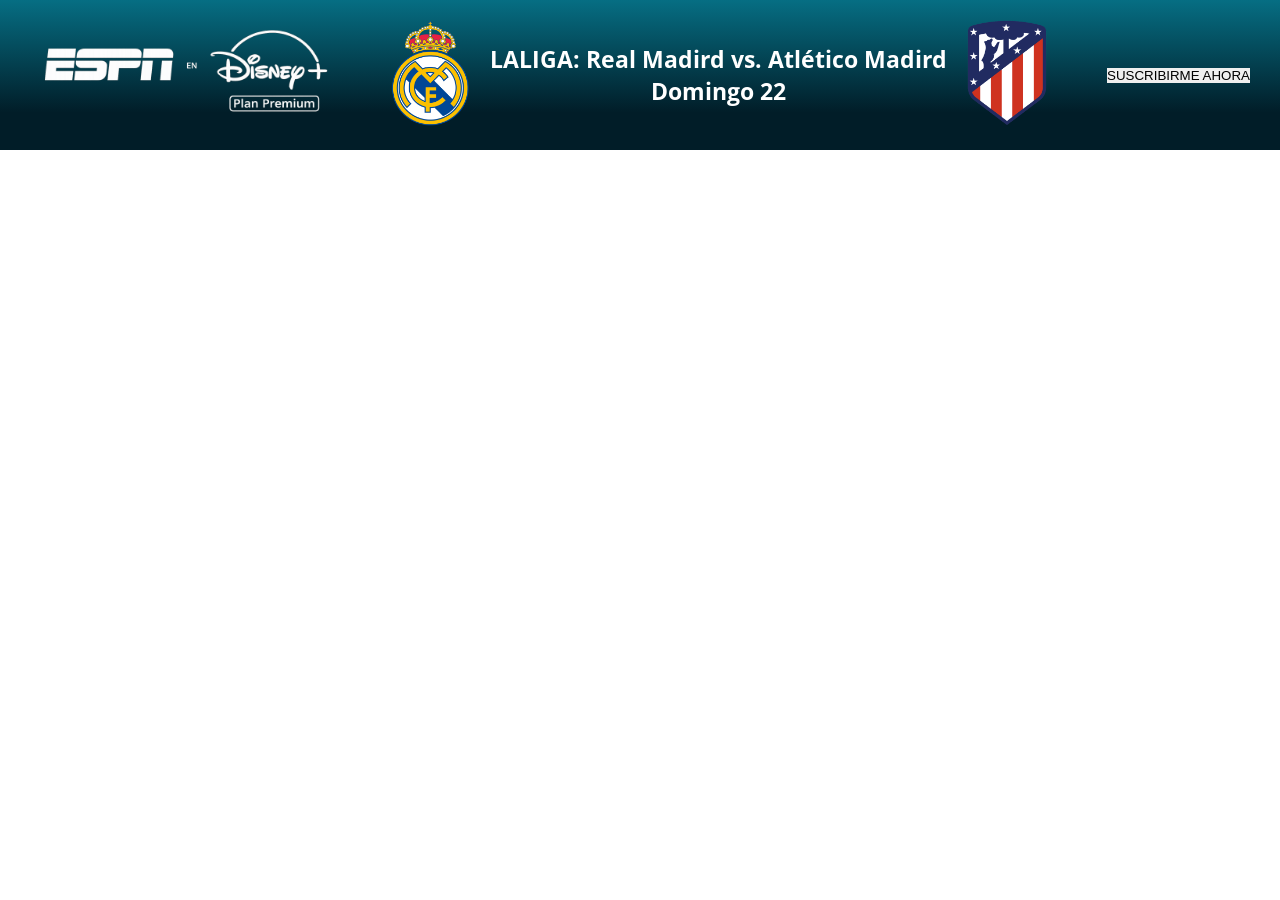
==== src/html/landing-page.html @ 10a3bcda "Add landing page, styles, and logo assets Add initial Disney+ Colombia landing page (src/html/landin" ====
<!DOCTYPE html>
<html lang="en">

<head>
    <meta charset="UTF-8">
    <meta name="viewport" content="width=device-width, initial-scale=1.0">
    <title>Disney+ Colombia | Peliculas, series y deportes sin limites</title>
    <link rel="shortcut icon" href="/src/img/logo/Disney__Logo_March_2024.webp" type="image/x-icon">

    <link rel="stylesheet" href="/src/css/styles.css">

    <link rel="preconnect" href="https://fonts.googleapis.com">
    <link rel="preconnect" href="https://fonts.gstatic.com" crossorigin>
    <link
        href="https://fonts.googleapis.com/css2?family=Open+Sans:ital,wght@0,300..800;1,300..800&family=Roboto+Mono:ital,wght@0,100..700;1,100..700&display=swap"
        rel="stylesheet">
</head>

<body>
    <div class="content">
        <nav class="content-nav">

            <div class="content-nav-images">

                <div class="content-nav-images-disnay">
                    <img class="content-nav-images-ED" src="/src/img/logo-nav/Logo-ESNP_DISNAY.png" alt="">
                </div>

                <div class="content-nav-images-block">

                    <div class="content-nav-images-laliga">
                        <img class="content-nav-images-RM" src="/src/img/logo-nav/Real-Madrid-Logo-PNG.png" alt="">
                    </div>

                    <div class="content-nav-images-center">
                        <h3 class="content-nav-images-text">
                            LALIGA: Real Madird vs. Atlético Madird <br>
                            Domingo 22
                        </h3>
                    </div>

                    <div class="content-nav-images-laliga">
                        <img class="content-nav-images-AM" src="/src/img/logo-nav/Atlético-Madrid-Logo-PNG.png" alt="">
                    </div>
                </div>

                <div class="content-nav-buttom">
                    <button class="content-nav-buttom-sus">
                        SUSCRIBIRME AHORA
                    </button>
                </div>

            </div>

        </nav>
    </div>
</body>

</html>
---- src/css/styles.css ----
* {
    margin: 0px;
    padding: 0px;
    border: 0px;
    -webkit-box-sizing: border-box;
    -moz-box-sizing: border-box;
}


.content {
    display: flexbox;
    flex-direction: row;
    max-width: 100%;
    background: linear-gradient(#066e83, #011d28 75%);
}

.content-nav-images {
    display: flex;
    flex-direction: row;
    justify-content: space-around;
    align-items: center;
    max-width: 100%;
    max-height: 150px;
}

.content-nav-images-ED {
    max-width: 300px;
    margin: 0pc 0pc 1pc 0pc;
}

.content-nav-images-block {
    display: flex;
    gap: 20px;
    align-items: center;
}

.content-nav-images-RM, .content-nav-images-AM {
    max-width: 80px;
}

.content-nav-images-center {
    text-align: center;
    color: white;
    font-family: "Open Sans", sans-serif;
    font-size: 20px;
    font-optical-sizing: auto;
    font-style: normal;
    font-variation-settings: "wdth" 100;
}
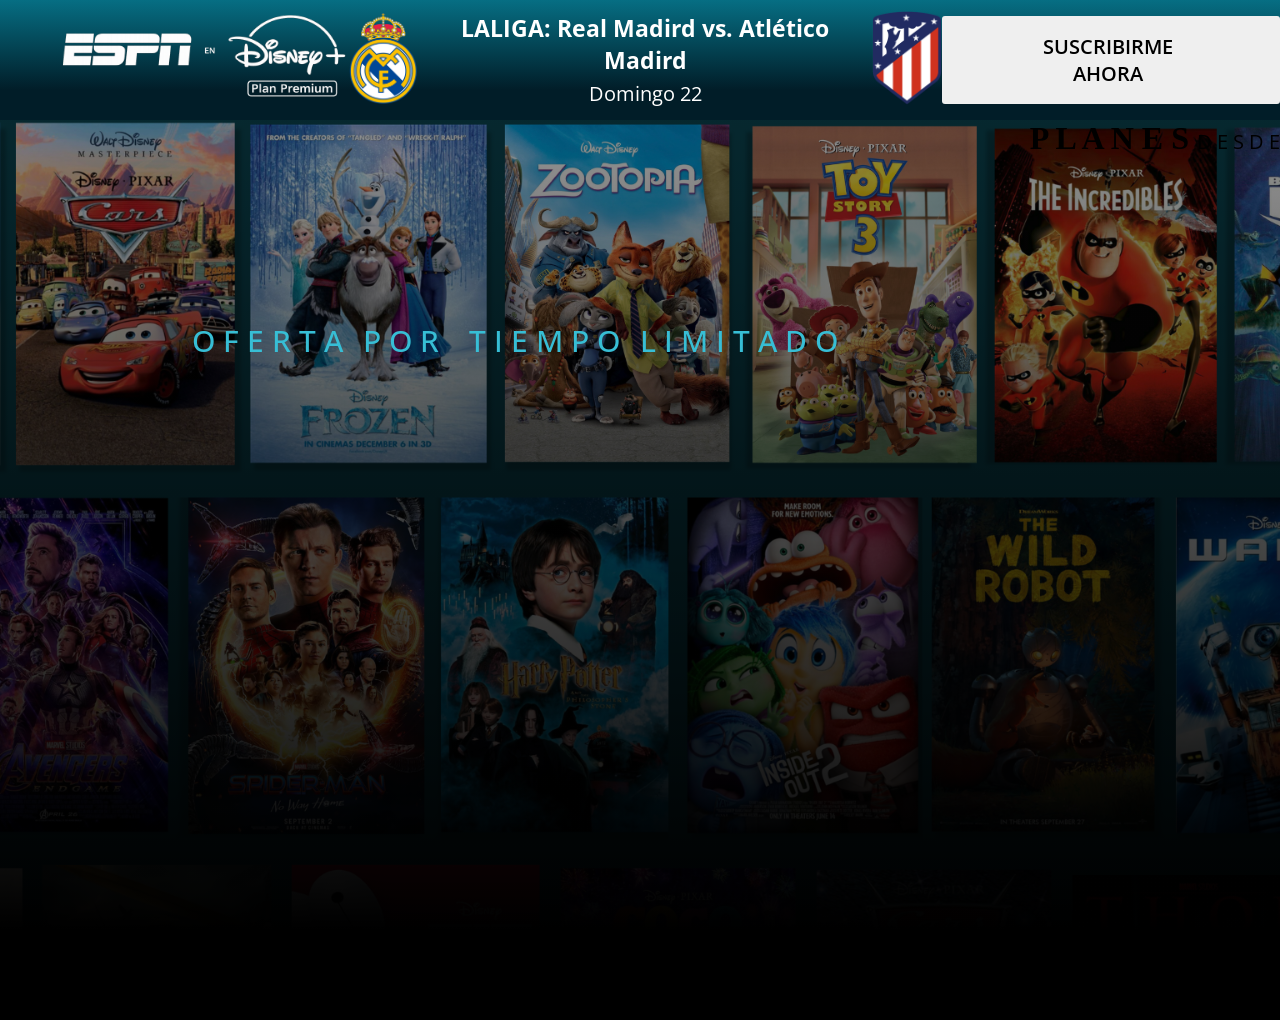
==== commit da6b6f1e: "Update HTML/CSS and add banner image Normalize HTML markup (doctype, self-closing meta/link/img tags" ====
--- a/src/html/landing-page.html
+++ b/src/html/landing-page.html
@@ -1,58 +1,67 @@
-<!DOCTYPE html>
+<!doctype html>
 <html lang="en">
 
 <head>
-    <meta charset="UTF-8">
-    <meta name="viewport" content="width=device-width, initial-scale=1.0">
+    <meta charset="UTF-8" />
+    <meta name="viewport" content="width=device-width, initial-scale=1.0" />
     <title>Disney+ Colombia | Peliculas, series y deportes sin limites</title>
-    <link rel="shortcut icon" href="/src/img/logo/Disney__Logo_March_2024.webp" type="image/x-icon">
+    <link rel="shortcut icon" href="/src/img/logo/Disney__Logo_March_2024.webp" type="image/x-icon" />
 
-    <link rel="stylesheet" href="/src/css/styles.css">
+    <link rel="stylesheet" href="/src/css/styles.css" />
 
-    <link rel="preconnect" href="https://fonts.googleapis.com">
-    <link rel="preconnect" href="https://fonts.gstatic.com" crossorigin>
+    <link rel="preconnect" href="https://fonts.googleapis.com" />
+    <link rel="preconnect" href="https://fonts.gstatic.com" crossorigin />
     <link
         href="https://fonts.googleapis.com/css2?family=Open+Sans:ital,wght@0,300..800;1,300..800&family=Roboto+Mono:ital,wght@0,100..700;1,100..700&display=swap"
-        rel="stylesheet">
+        rel="stylesheet" />
 </head>
 
 <body>
     <div class="content">
         <nav class="content-nav">
-
             <div class="content-nav-images">
-
                 <div class="content-nav-images-disnay">
-                    <img class="content-nav-images-ED" src="/src/img/logo-nav/Logo-ESNP_DISNAY.png" alt="">
+                    <img class="content-nav-images-ED" src="/src/img/logo-nav/Logo-ESNP_DISNAY.png" alt="" />
                 </div>
 
                 <div class="content-nav-images-block">
-
                     <div class="content-nav-images-laliga">
-                        <img class="content-nav-images-RM" src="/src/img/logo-nav/Real-Madrid-Logo-PNG.png" alt="">
+                        <img class="content-nav-images-RM" src="/src/img/logo-nav/Real-Madrid-Logo-PNG.png" alt="" />
                     </div>
 
                     <div class="content-nav-images-center">
                         <h3 class="content-nav-images-text">
-                            LALIGA: Real Madird vs. Atlético Madird <br>
-                            Domingo 22
+                            LALIGA: Real Madird vs. Atlético Madird <br />
+                            <span>Domingo 22</span>
                         </h3>
                     </div>
 
                     <div class="content-nav-images-laliga">
-                        <img class="content-nav-images-AM" src="/src/img/logo-nav/Atlético-Madrid-Logo-PNG.png" alt="">
+                        <img class="content-nav-images-AM" src="/src/img/logo-nav/Atlético-Madrid-Logo-PNG.png"
+                            alt="" />
                     </div>
                 </div>
 
                 <div class="content-nav-buttom">
-                    <button class="content-nav-buttom-sus">
-                        SUSCRIBIRME AHORA
-                    </button>
+                    <button class="content-nav-buttom-sus">SUSCRIBIRME AHORA</button>
                 </div>
+            </div>
+        </nav>
+    </div>
 
+    <div class="content2">
+        <div class="content2-degrade">
+            <div class="content2-degrade-offer">
+                <h2 class="content2-degrade-offer-title">
+                    O F E R T A <span class="p">P O R</span> <span class="t">T I E M P O</span> L I M I T A D O
+                </h2>
             </div>
-
-        </nav>
+            <div class="content2-offer-sub">
+                    <h1 class="content2-offer-sub-plans">
+                        P L A N E S <span>D E S D E</span>
+                    </h1>
+                </div>
+        </div>
     </div>
 </body>
 
--- a/src/css/styles.css
+++ b/src/css/styles.css
@@ -11,7 +11,7 @@
     display: flexbox;
     flex-direction: row;
     max-width: 100%;
-    background: linear-gradient(#066e83, #011d28 75%);
+    background: linear-gradient( #066e83, #011d28 75%);
 }
 
 .content-nav-images {
@@ -20,12 +20,12 @@
     justify-content: space-around;
     align-items: center;
     max-width: 100%;
-    max-height: 150px;
+    max-height: 120px;
 }
 
 .content-nav-images-ED {
     max-width: 300px;
-    margin: 0pc 0pc 1pc 0pc;
+    margin: 0pc 0pc 1pc 3pc;
 }
 
 .content-nav-images-block {
@@ -35,7 +35,7 @@
 }
 
 .content-nav-images-RM, .content-nav-images-AM {
-    max-width: 80px;
+    max-width: 70px;
 }
 
 .content-nav-images-center {
@@ -47,3 +47,75 @@
     font-style: normal;
     font-variation-settings: "wdth" 100;
 }
+
+span {
+    font-family: "Open Sans", sans-serif;
+    font-size: 20px;
+    font-optical-sizing: auto;
+    font-style: normal;
+    font-variation-settings: "wdth" 100;
+    font-weight: 400;
+}
+
+.content-nav-buttom-sus {
+    display: flex;
+    font-family: "Open Sans", sans-serif;
+    font-size: 20px;
+    font-optical-sizing: auto;
+    font-style: normal;
+    font-weight: 600;
+    font-variation-settings: "wdth" 100;
+    padding: 17px 82px 17px 75px;
+    text-align: center;
+    border-radius: 3px
+}
+
+.content2 {
+
+}
+
+.content2-degrade {
+    display: flex;
+    z-index: -100;
+    width: 100%;
+    height: 100vh;
+    background: linear-gradient(to bottom, rgba(0, 0, 0, 0.418), rgb(0, 0, 0) 90%), 
+    url(/src/img/Background/Banner-Disney.png) center/cover no-repeat;
+}
+
+.content2-degrade-offer {
+    display: flex;
+    justify-content: center;
+    align-items: center;
+    margin-left: auto;
+    margin-right: auto;
+    height: 49vh;
+}
+
+.content2-degrade-offer-title, .t, .p{
+    display: flex;
+    justify-content: center;
+    align-items: center;
+    color: #37bed5;
+    font-family: "Open Sans", sans-serif;
+    font-size: 30px;
+    font-optical-sizing: auto;
+    font-style: normal;
+    font-weight: 500;
+    font-variation-settings: "wdth" 100;
+}
+
+.t {
+    margin-left: 20px;
+    margin-right: 20px;
+}
+
+.p {
+    margin-left: 20px;
+    margin-right: 10px;
+}
+
+.content2-offer-sub-plans {
+
+}
+
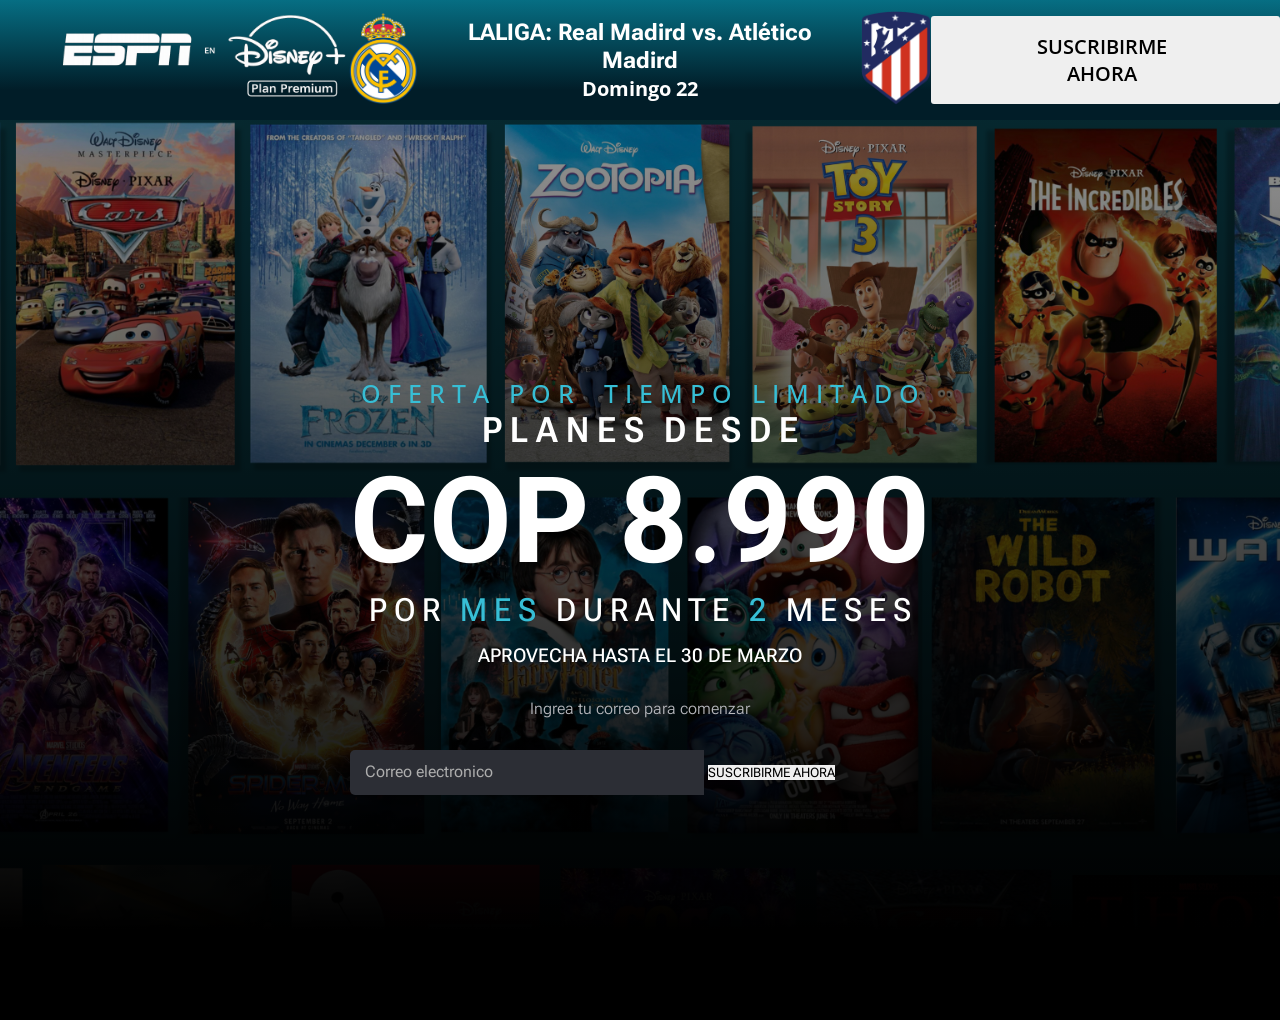
==== commit 5eaa96fd: "Revamp landing page hero, fonts and styles Add Roboto Flex variable font and font-variation settings" ====
--- a/src/html/landing-page.html
+++ b/src/html/landing-page.html
@@ -9,11 +9,9 @@
 
     <link rel="stylesheet" href="/src/css/styles.css" />
 
-    <link rel="preconnect" href="https://fonts.googleapis.com" />
-    <link rel="preconnect" href="https://fonts.gstatic.com" crossorigin />
-    <link
-        href="https://fonts.googleapis.com/css2?family=Open+Sans:ital,wght@0,300..800;1,300..800&family=Roboto+Mono:ital,wght@0,100..700;1,100..700&display=swap"
-        rel="stylesheet" />
+    <link rel="preconnect" href="https://fonts.googleapis.com">
+<link rel="preconnect" href="https://fonts.gstatic.com" crossorigin>
+<link href="https://fonts.googleapis.com/css2?family=Open+Sans:ital,wght@0,300..800;1,300..800&family=Roboto+Flex:opsz,wght,XOPQ,XTRA,YOPQ,YTDE,YTFI,YTLC,YTUC@8..144,100..1000,96,468,79,-203,738,514,712&family=Roboto+Mono:ital,wght@0,100..700;1,100..700&family=Roboto:ital,wght@0,100..900;1,100..900&display=swap" rel="stylesheet">
 </head>
 
 <body>
@@ -32,7 +30,7 @@
                     <div class="content-nav-images-center">
                         <h3 class="content-nav-images-text">
                             LALIGA: Real Madird vs. Atlético Madird <br />
-                            <span>Domingo 22</span>
+                            <span class="do">Domingo 22</span>
                         </h3>
                     </div>
 
@@ -52,17 +50,41 @@
     <div class="content2">
         <div class="content2-degrade">
             <div class="content2-degrade-offer">
-                <h2 class="content2-degrade-offer-title">
-                    O F E R T A <span class="p">P O R</span> <span class="t">T I E M P O</span> L I M I T A D O
-                </h2>
+                <div class="content2-degrade-offer-case">
+                    <h2 class="content2-degrade-offer-case-title">
+                        O F E R T A <span class="p">P O R</span> <span class="t">T I E M P O</span> L I M I T A D O
+                    </h2>
+                </div>
+                <div class="content2-plans-">
+                    <h1 class="content2-plans-sub">
+                        P L A N E S <span class="d">D E S D E</span>
+                    </h1>
+
+                    <h1 class="content2-plans-sub-price">COP 8.990</h1>
+
+                    <h1 class="content2-plans-sub-dur">
+                        P O R <span class="M">M E S</span> D U R A N T E <span class="dos">2</span> M E S E S
+                    </h1>
+
+                    <h3 class="content2-plans-date">
+                        APROVECHA HASTA EL 30 DE MARZO
+                    </h3>
+
+                    <h4 class="content2-plans-start">
+                        Ingrea tu correo para comenzar
+                    </h4>
+                </div>
+                
+                <div class="content2-degrade-now">
+                    <input type="email" name="email" id="email" placeholder="Correo electronico">
+                    <button class="content-degrade-now-buttom">
+                        SUSCRIBIRME AHORA
+                    </button>
+                </div>
             </div>
-            <div class="content2-offer-sub">
-                    <h1 class="content2-offer-sub-plans">
-                        P L A N E S <span>D E S D E</span>
-                    </h1>
-                </div>
         </div>
     </div>
+
 </body>
 
 </html>
--- a/src/css/styles.css
+++ b/src/css/styles.css
@@ -4,6 +4,21 @@
     border: 0px;
     -webkit-box-sizing: border-box;
     -moz-box-sizing: border-box;
+    font-family: "Roboto Flex", sans-serif;
+    font-optical-sizing: auto;
+    font-style: normal;
+    font-variation-settings:
+    "slnt" 0,
+    "wdth" 100,
+    "GRAD" 0,
+    "XOPQ" 96,
+    "XTRA" 468,
+    "YOPQ" 79,
+    "YTAS" 750,
+    "YTDE" -203,
+    "YTFI" 738,
+    "YTLC" 514,
+    "YTUC" 712;
 }
 
 
@@ -11,7 +26,7 @@
     display: flexbox;
     flex-direction: row;
     max-width: 100%;
-    background: linear-gradient( #066e83, #011d28 75%);
+    background: linear-gradient(#066e83, #011d28 75%);
 }
 
 .content-nav-images {
@@ -34,11 +49,13 @@
     align-items: center;
 }
 
-.content-nav-images-RM, .content-nav-images-AM {
+.content-nav-images-RM,
+.content-nav-images-AM {
     max-width: 70px;
 }
 
-.content-nav-images-center {
+.content-nav-images-center,
+.do {
     text-align: center;
     color: white;
     font-family: "Open Sans", sans-serif;
@@ -46,15 +63,7 @@
     font-optical-sizing: auto;
     font-style: normal;
     font-variation-settings: "wdth" 100;
-}
-
-span {
-    font-family: "Open Sans", sans-serif;
-    font-size: 20px;
-    font-optical-sizing: auto;
-    font-style: normal;
-    font-variation-settings: "wdth" 100;
-    font-weight: 400;
+
 }
 
 .content-nav-buttom-sus {
@@ -70,52 +79,128 @@
     border-radius: 3px
 }
 
-.content2 {
-
-}
-
 .content2-degrade {
     display: flex;
     z-index: -100;
     width: 100%;
     height: 100vh;
-    background: linear-gradient(to bottom, rgba(0, 0, 0, 0.418), rgb(0, 0, 0) 90%), 
-    url(/src/img/Background/Banner-Disney.png) center/cover no-repeat;
+    background: linear-gradient(to bottom, rgba(0, 0, 0, 0.418), rgb(0, 0, 0) 90%),
+        url(/src/img/Background/Banner-Disney.png) center/cover no-repeat;
 }
 
 .content2-degrade-offer {
-    display: flex;
+    position: relative;
+    display:flexbox;
     justify-content: center;
     align-items: center;
     margin-left: auto;
     margin-right: auto;
-    height: 49vh;
-}
-
-.content2-degrade-offer-title, .t, .p{
+    margin-top: 16pc;
+    /* height: 100vh; */
+}
+
+.content2-degrade-offer-case-title,
+.t,
+.p {
     display: flex;
     justify-content: center;
     align-items: center;
     color: #37bed5;
     font-family: "Open Sans", sans-serif;
-    font-size: 30px;
+    font-size: 25px;
     font-optical-sizing: auto;
     font-style: normal;
     font-weight: 500;
     font-variation-settings: "wdth" 100;
-}
-
-.t {
-    margin-left: 20px;
-    margin-right: 20px;
-}
-
-.p {
-    margin-left: 20px;
-    margin-right: 10px;
-}
-
-.content2-offer-sub-plans {
-
-}
-
+
+    .t {
+        margin-left: 20px;
+        margin-right: 20px;
+    }
+
+    .p {
+        margin-left: 20px;
+        margin-right: 10px;
+    }
+}
+
+.content2-plans-sub, .content2-plans-sub {
+    display: flex;
+    justify-content: center;
+    font-size: 35px;
+    color: rgb(255, 255, 255);
+    font-weight: 600;
+
+    .d {
+        margin-left: 20px;
+    }
+}
+
+.content2-plans-sub-price {
+    display: flex;
+    justify-content: center;
+    align-items: center;
+    color: white;
+    font-size: 120px;
+    font-family: Roboto;
+}
+
+.content2-plans-sub-dur {
+    display: flex;    
+    color: white;
+    justify-content: center;
+    align-items: center;
+    font-weight: 500;
+
+    .M {
+        color: #37bed5;
+        margin-left: 20px;
+        margin-right: 20px;
+    }
+
+    .dos {
+        color: #37bed5;
+        margin-left: 20px;
+        margin-right: 20px;
+    }
+}
+
+.content2-plans-date {
+    display: flex;
+    color: white;
+    justify-content: center;
+    align-items: center;
+    margin-top: 1pc;
+    font-weight: 500;
+}
+
+.content2-plans-start {
+    display: flex;
+    justify-content: center;
+    align-items: center;
+    color: #b7b8bd;
+    font-weight: 300;
+    margin-top: 2pc;
+}
+
+
+
+.content2-degrade-now {
+    margin-top: 2pc;
+    width: 100%;
+
+    input {
+        padding: 15px;
+        width: 61%;
+        background-color: #2c2e35;
+        border-radius: 5px 0px 0px 5px;
+    }
+
+    input::placeholder {
+        display: flex;
+        color: rgb(173, 173, 173);
+        font-size: 16px;
+        text-align: start;
+        align-items: center;
+    }
+}
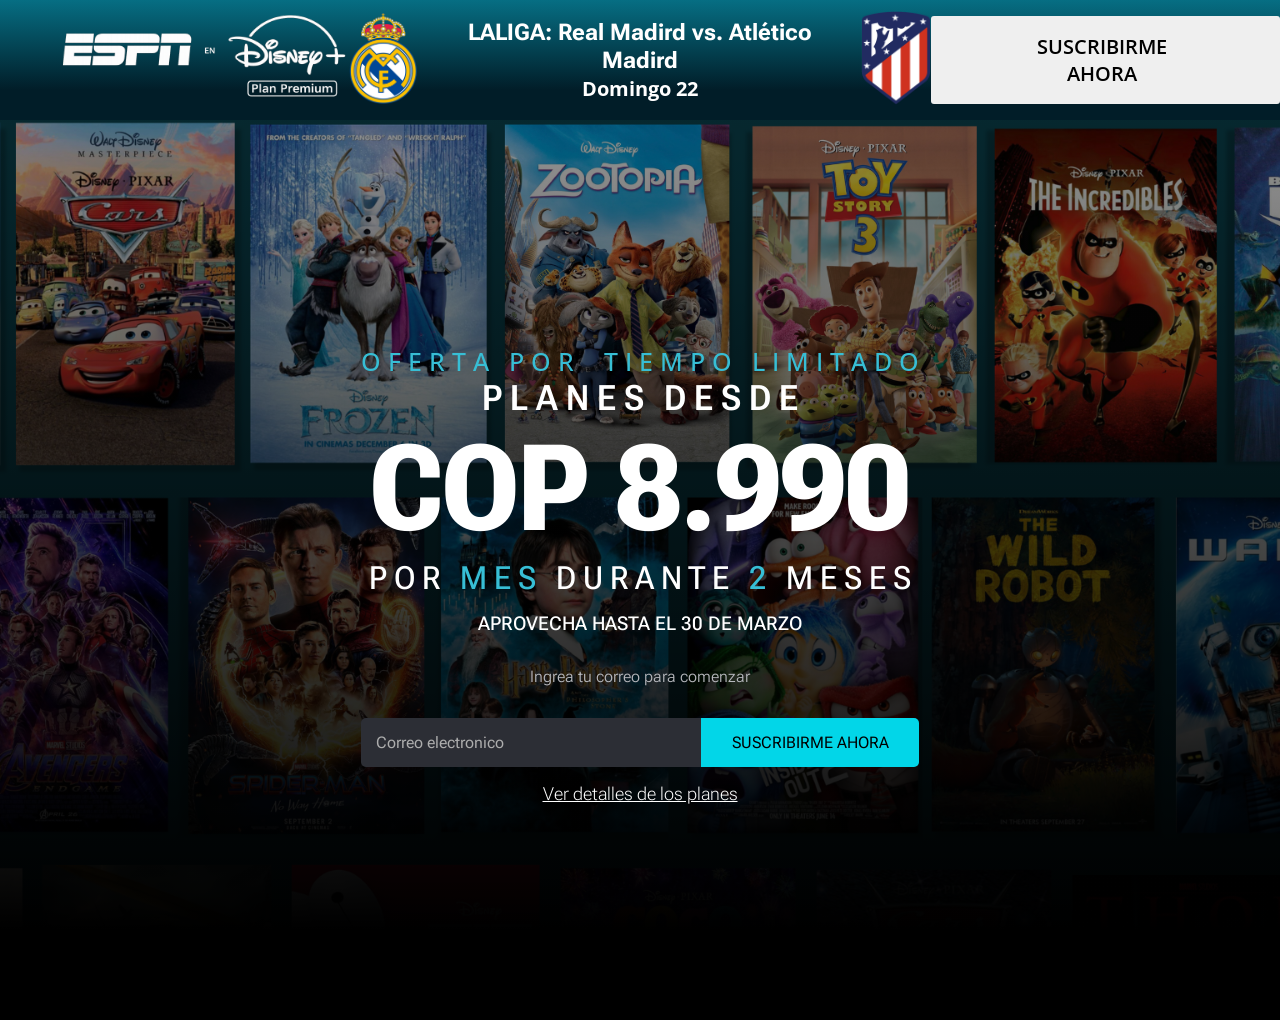
==== commit 22570e83: "Add webhint config and refine landing page UI Add a .hintrc to extend the development hints and disa" ====
--- a/src/html/landing-page.html
+++ b/src/html/landing-page.html
@@ -10,8 +10,15 @@
     <link rel="stylesheet" href="/src/css/styles.css" />
 
     <link rel="preconnect" href="https://fonts.googleapis.com">
-<link rel="preconnect" href="https://fonts.gstatic.com" crossorigin>
-<link href="https://fonts.googleapis.com/css2?family=Open+Sans:ital,wght@0,300..800;1,300..800&family=Roboto+Flex:opsz,wght,XOPQ,XTRA,YOPQ,YTDE,YTFI,YTLC,YTUC@8..144,100..1000,96,468,79,-203,738,514,712&family=Roboto+Mono:ital,wght@0,100..700;1,100..700&family=Roboto:ital,wght@0,100..900;1,100..900&display=swap" rel="stylesheet">
+    <link rel="preconnect" href="https://fonts.gstatic.com" crossorigin>
+    <link
+        href="https://fonts.googleapis.com/css2?family=Open+Sans:ital,wght@0,300..800;1,300..800&family=Roboto+Flex:opsz,wght,XOPQ,XTRA,YOPQ,YTDE,YTFI,YTLC,YTUC@8..144,100..1000,96,468,79,-203,738,514,712&family=Roboto+Mono:ital,wght@0,100..700;1,100..700&family=Roboto:ital,wght@0,100..900;1,100..900&display=swap"
+        rel="stylesheet">
+
+    <link rel="preconnect" href="https://fonts.googleapis.com">
+    <link rel="preconnect" href="https://fonts.gstatic.com" crossorigin>
+    <link href="https://fonts.googleapis.com/css2?family=Roboto+Mono:ital,wght@0,100..700;1,100..700&display=swap"
+        rel="stylesheet">
 </head>
 
 <body>
@@ -47,8 +54,13 @@
         </nav>
     </div>
 
+
+
     <div class="content2">
         <div class="content2-degrade">
+            <div class="content2-degrade-login">
+                <button class="content2-degrade-login-buttom">INICIAR SESIÓN</button>
+            </div>
             <div class="content2-degrade-offer">
                 <div class="content2-degrade-offer-case">
                     <h2 class="content2-degrade-offer-case-title">
@@ -74,15 +86,21 @@
                         Ingrea tu correo para comenzar
                     </h4>
                 </div>
-                
+
                 <div class="content2-degrade-now">
                     <input type="email" name="email" id="email" placeholder="Correo electronico">
-                    <button class="content-degrade-now-buttom">
+                    <button class="content2-degrade-now-buttom">
                         SUSCRIBIRME AHORA
                     </button>
+
+                    <h4 class="content2-degrade-now-detail">
+                        <a href="#"> Ver detalles de los planes </a>
+                    </h4>
                 </div>
             </div>
+
         </div>
+
     </div>
 
 </body>
--- a/src/css/styles.css
+++ b/src/css/styles.css
@@ -76,7 +76,8 @@
     font-variation-settings: "wdth" 100;
     padding: 17px 82px 17px 75px;
     text-align: center;
-    border-radius: 3px
+    border-radius: 3px;
+    cursor: pointer;
 }
 
 .content2-degrade {
@@ -88,6 +89,18 @@
         url(/src/img/Background/Banner-Disney.png) center/cover no-repeat;
 }
 
+.content2-degrade-login-buttom {
+    position: absolute;
+    margin-left: 185vh;
+    margin-top: 5px;
+    border: none;
+    padding: 13px 20px 13px 20px ;
+    font-size: 18PX;
+    background-color: #000000c9;
+    border: 2px solid grey;
+    color: white;
+}
+
 .content2-degrade-offer {
     position: relative;
     display:flexbox;
@@ -95,8 +108,7 @@
     align-items: center;
     margin-left: auto;
     margin-right: auto;
-    margin-top: 16pc;
-    /* height: 100vh; */
+    margin-top: 14pc;
 }
 
 .content2-degrade-offer-case-title,
@@ -124,7 +136,8 @@
     }
 }
 
-.content2-plans-sub, .content2-plans-sub {
+
+.content2-plans-sub {
     display: flex;
     justify-content: center;
     font-size: 35px;
@@ -142,7 +155,7 @@
     align-items: center;
     color: white;
     font-size: 120px;
-    font-family: Roboto;
+    font-family: "Roboto Flex", sans-serif;
 }
 
 .content2-plans-sub-dur {
@@ -190,7 +203,8 @@
     width: 100%;
 
     input {
-        padding: 15px;
+        display: flexbox;
+        padding: 18px 0px 16px 15px;
         width: 61%;
         background-color: #2c2e35;
         border-radius: 5px 0px 0px 5px;
@@ -203,4 +217,26 @@
         text-align: start;
         align-items: center;
     }
+}
+
+.content2-degrade-now-buttom {
+    background-color: #02d6e8;
+    border: none;
+    width:39%;
+    padding: 15px;
+    margin-left: -4px;
+    border-radius: 0px 5px 5px 0px;
+    box-sizing: border-box;
+    font-size: 16px;
+    cursor: pointer;
+}
+
+.content2-degrade-now-detail a {
+    display: flex;
+    justify-content: center;
+    align-items: center;
+    color: white;
+    font-weight: 200;
+    font-size: 18px;
+    margin-top: 1pc;
 }
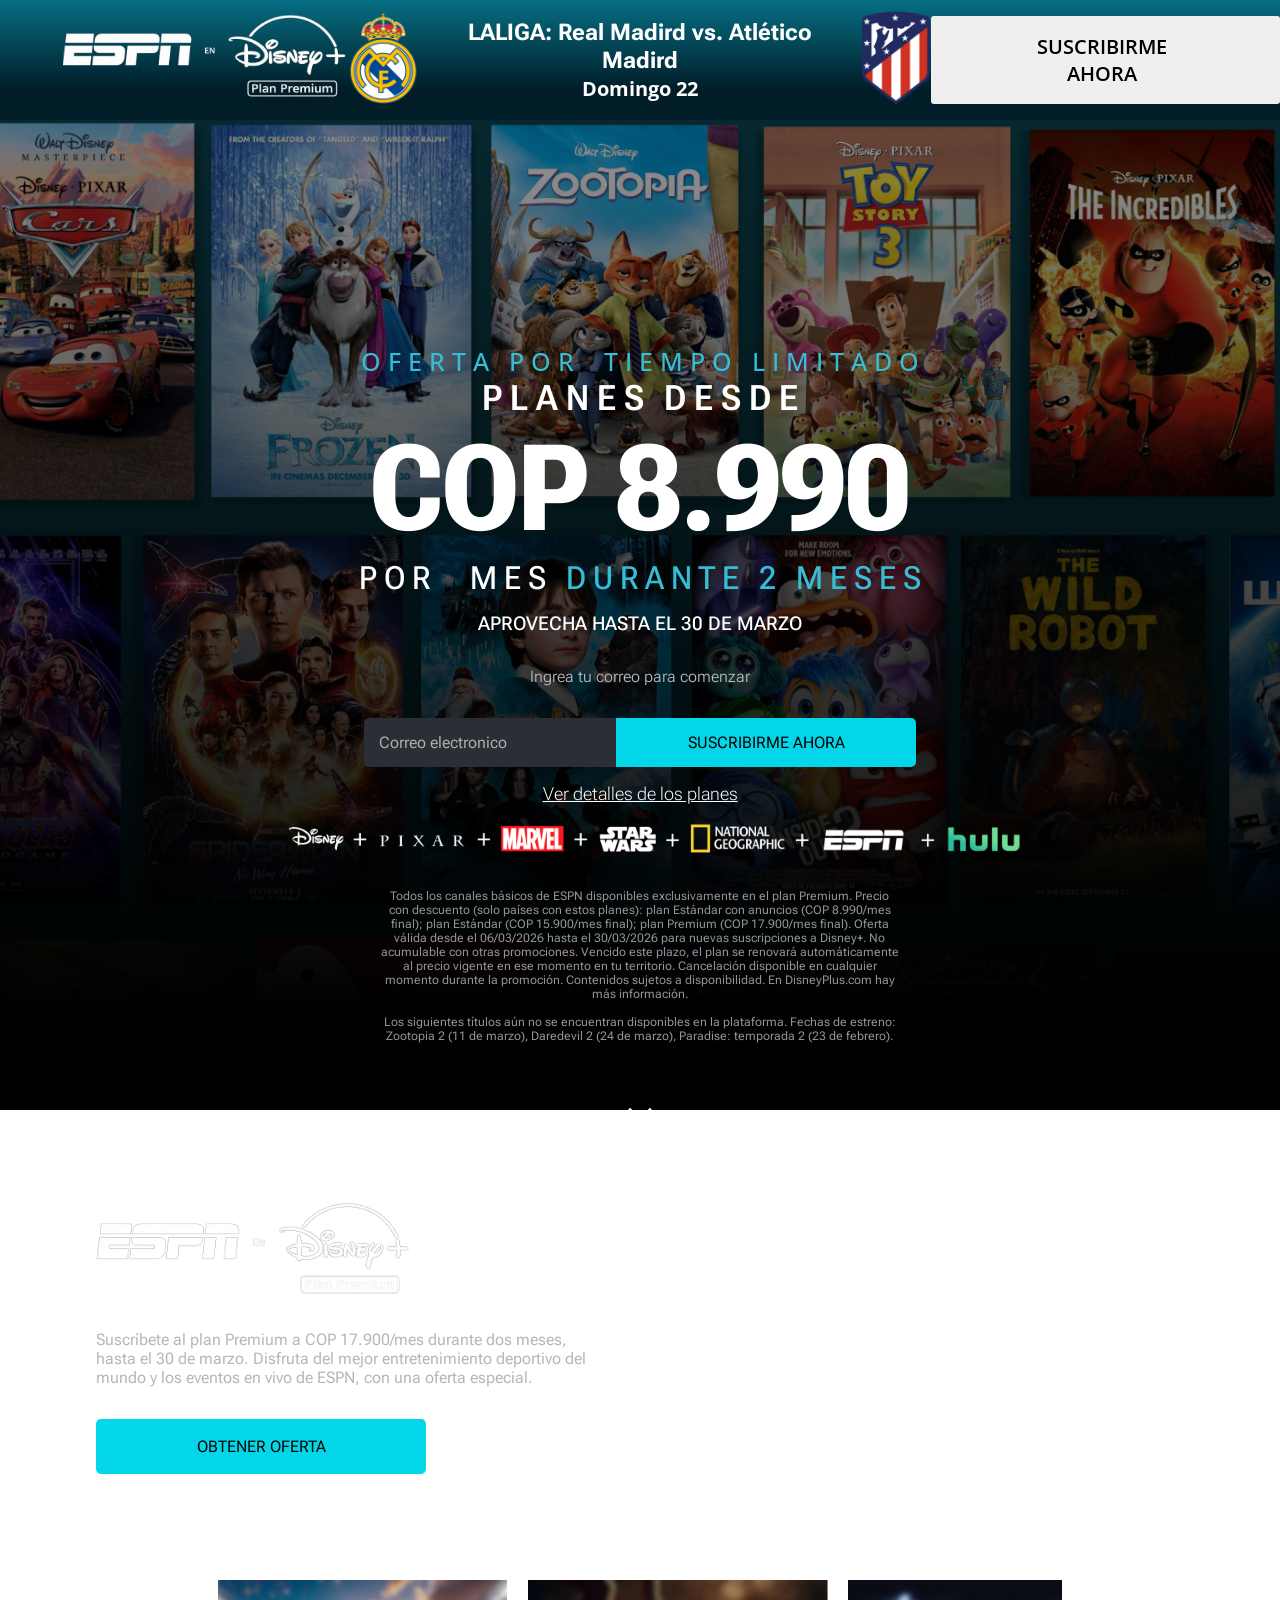
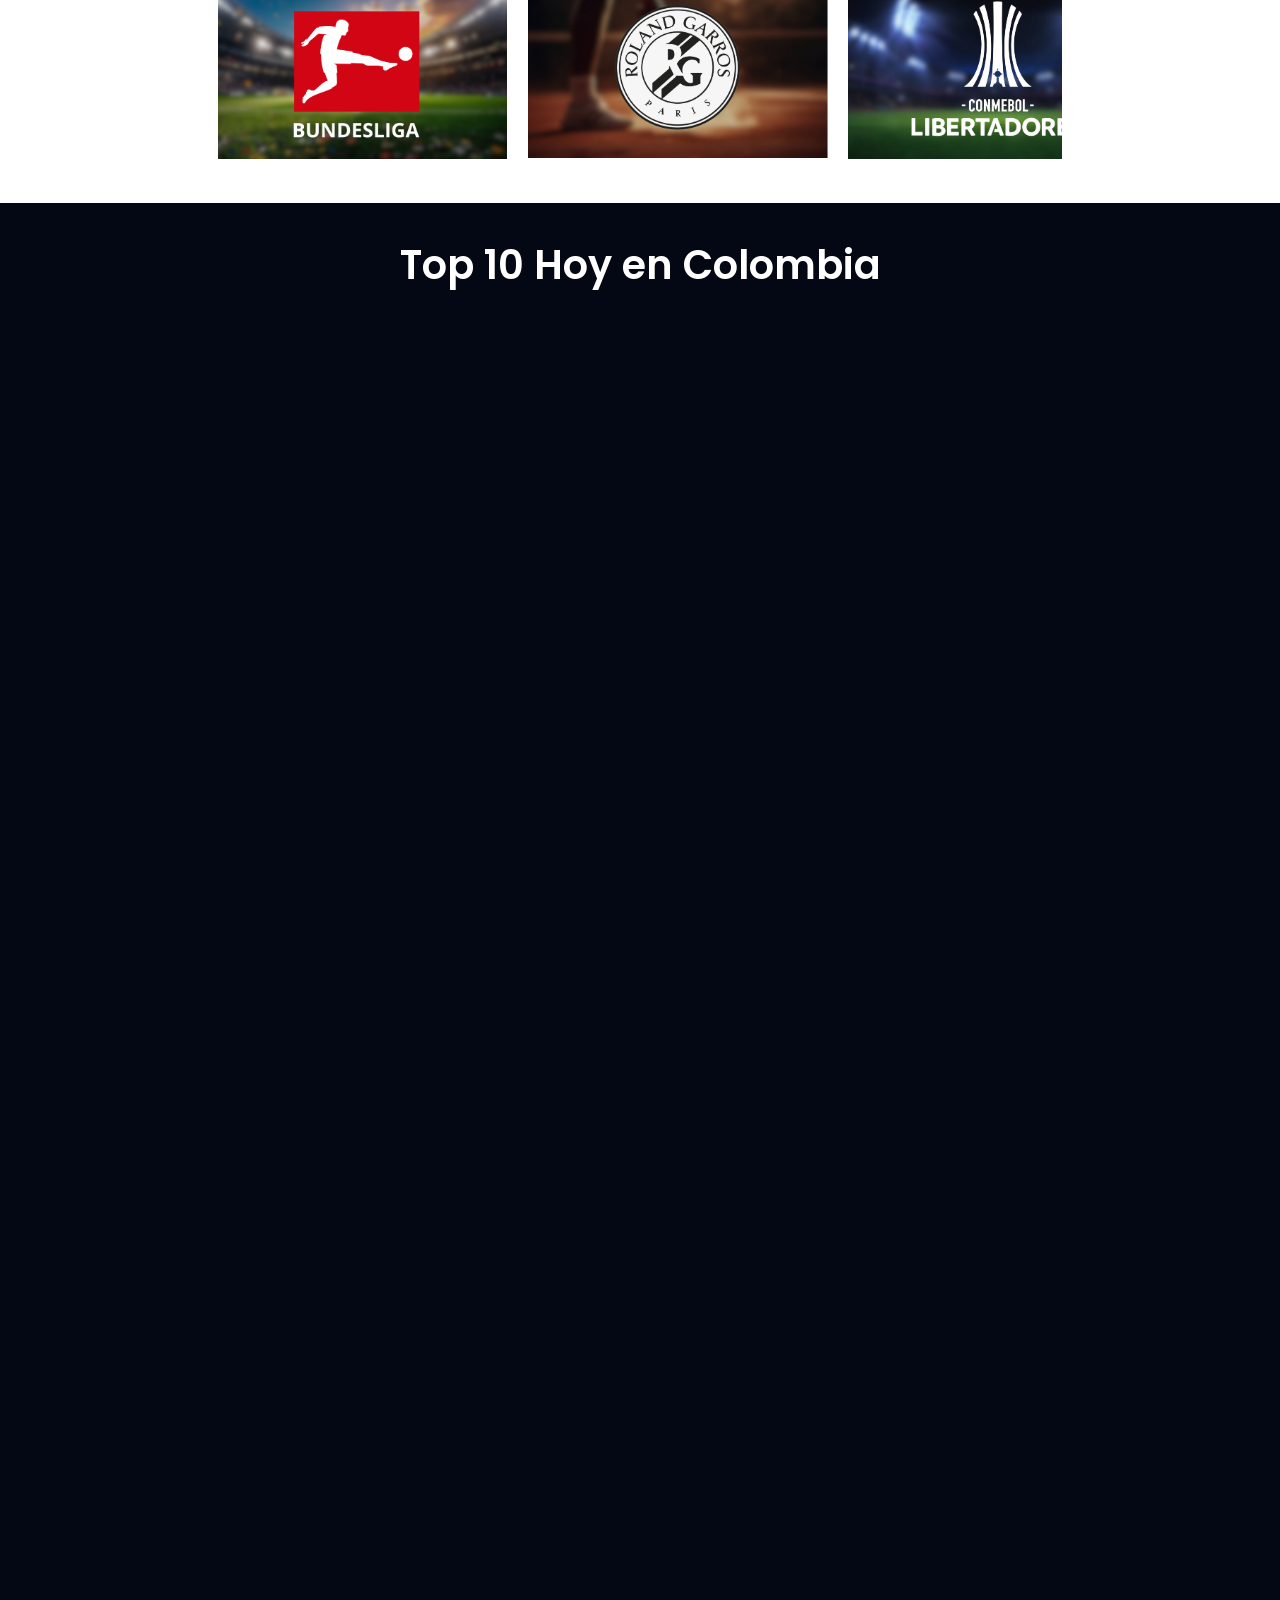
==== commit 65ccaf02: "Add sports carousel and subscription UI Introduce a new sports section and refactor the subscription" ====
--- a/src/html/landing-page.html
+++ b/src/html/landing-page.html
@@ -16,9 +16,8 @@
         rel="stylesheet">
 
     <link rel="preconnect" href="https://fonts.googleapis.com">
-    <link rel="preconnect" href="https://fonts.gstatic.com" crossorigin>
-    <link href="https://fonts.googleapis.com/css2?family=Roboto+Mono:ital,wght@0,100..700;1,100..700&display=swap"
-        rel="stylesheet">
+<link rel="preconnect" href="https://fonts.gstatic.com" crossorigin>
+<link href="https://fonts.googleapis.com/css2?family=Poppins:ital,wght@0,100;0,200;0,300;0,400;0,500;0,600;0,700;0,800;0,900;1,100;1,200;1,300;1,400;1,500;1,600;1,700;1,800;1,900&display=swap" rel="stylesheet">
 </head>
 
 <body>
@@ -75,7 +74,8 @@
                     <h1 class="content2-plans-sub-price">COP 8.990</h1>
 
                     <h1 class="content2-plans-sub-dur">
-                        P O R <span class="M">M E S</span> D U R A N T E <span class="dos">2</span> M E S E S
+                        P O R <span class="M"></span>M E S</span> <span class="DU">D U R A N T E</span> <span
+                            class="dos">2</span> <span class="MES">M E S E S</span>
                     </h1>
 
                     <h3 class="content2-plans-date">
@@ -88,21 +88,111 @@
                 </div>
 
                 <div class="content2-degrade-now">
-                    <input type="email" name="email" id="email" placeholder="Correo electronico">
-                    <button class="content2-degrade-now-buttom">
-                        SUSCRIBIRME AHORA
-                    </button>
+                    <div class="subscription__form">
+                        <input type="email" name="email" id="email" placeholder="Correo electronico">
+                        <button class="content2-degrade-now-buttom">
+                            SUSCRIBIRME AHORA
+                        </button>
+                    </div>
 
-                    <h4 class="content2-degrade-now-detail">
-                        <a href="#"> Ver detalles de los planes </a>
-                    </h4>
+                    <div class="subscription__details">
+                        <a href="#" class="subscription__link">Ver detalles de los planes</a>
+                    </div>
+
+                    <div class="channels__disney">
+                        <img class="channels__image" src="/src/img/channels/Channels-Disney.png" alt="">
+                    </div>
+
+                    <div class="text__conditions">
+                        <p>
+                            Todos los canales básicos de ESPN disponibles exclusivamente en el plan Premium. Precio con
+                            descuento (solo países con estos planes): plan Estándar con anuncios (COP 8.990/mes final);
+                            plan
+                            Estándar (COP 15.900/mes final); plan Premium (COP 17.900/mes final). Oferta válida desde el
+                            06/03/2026 hasta el 30/03/2026 para nuevas suscripciones a Disney+. No acumulable con otras
+                            promociones. Vencido este plazo, el plan se renovará automáticamente al precio vigente en
+                            ese
+                            momento en tu territorio. Cancelación disponible en cualquier momento durante la promoción.
+                            Contenidos sujetos a disponibilidad. En DisneyPlus.com hay más información. <br>
+                            <br>
+                            Los siguientes títulos aún no se encuentran disponibles en la plataforma. Fechas de estreno:
+                            Zootopia 2 (11 de marzo), Daredevil 2 (24 de marzo), Paradise: temporada 2 (23 de febrero).
+                        </p>
+                    </div>
+                    <div class="svg__arrow">
+                        <svg xmlns="http://www.w3.org/2000/svg" height="48px" viewBox="0 -960 960 960" width="48px"
+                            fill="#FFFFFF">
+                            <path d="M480-344 240-584l43-43 197 197 197-197 43 43-240 240Z" />
+                        </svg>
+                    </div>
                 </div>
             </div>
-
         </div>
 
-    </div>
 
+        <main class="sports">
+            <div class="sports__content">
+                <div class="sports__logos">
+                    <img class="sports__disney" src="/src/img/logo-nav/Logo-ESNP_DISNAY.png" alt="">
+                </div>
+                <div class="sports__text">
+
+                    <p class="sports__text__sus">
+                        Suscríbete al plan Premium a COP 17.900/mes durante dos meses, hasta el 30 de marzo. Disfruta
+                        del mejor entretenimiento deportivo del mundo y los eventos en vivo de ESPN, con una oferta
+                        especial.
+                    </p>
+
+                    <button class="sports__button">
+                        OBTENER OFERTA
+                    </button>
+                </div>
+
+                <div class="sports__carousel">
+                    <button class="carousel__btn carousel__btn--left" id="btnLeft">❮</button>
+
+                    <div class="sports__all" id="carouselImages">
+                        <div class="sports__item">
+                            <img src="/src/img/Sports/6.png" alt="">
+                        </div>
+                        <div class="sports__item">
+                            <img src="/src/img/Sports/7.png" alt="">
+                        </div>
+                        <div class="sports__item">
+                            <img src="/src/img/Sports/8.png" alt="">
+                        </div>
+                        <div class="sports__item">
+                            <img src="/src/img/Sports/9.png" alt="">
+                        </div>
+                        <div class="sports__item">
+                            <img src="/src/img/Sports/10.png" alt="">
+                        </div>
+                        <div class="sports__item">
+                            <img src="/src/img/Sports/11.png" alt="">
+                        </div>
+                        <div class="sports__item">
+                            <img src="/src/img/Sports/12.png" alt="">
+                        </div>
+                    </div>
+
+                    <button class="carousel__btn carousel__btn--right" id="btnRight">❯</button>
+                </div>
+            </div>
+        </main>
+
+        <main class="movies">
+            <div class="movies__title">
+                <h1 class="movies__topco">
+                    Top 10 Hoy en Colombia
+                </h1>
+            </div>
+
+            <div class="movies__catalog">
+                
+            </div>
+        </main>
+
+        <script src="/src/js/scroll.js"></script>
 </body>
 
 </html>
--- a/src/css/styles.css
+++ b/src/css/styles.css
@@ -84,7 +84,7 @@
     display: flex;
     z-index: -100;
     width: 100%;
-    height: 100vh;
+    height: 110vh;
     background: linear-gradient(to bottom, rgba(0, 0, 0, 0.418), rgb(0, 0, 0) 90%),
         url(/src/img/Background/Banner-Disney.png) center/cover no-repeat;
 }
@@ -166,7 +166,6 @@
     font-weight: 500;
 
     .M {
-        color: #37bed5;
         margin-left: 20px;
         margin-right: 20px;
     }
@@ -175,6 +174,15 @@
         color: #37bed5;
         margin-left: 20px;
         margin-right: 20px;
+    }
+
+    .DU {
+        color: #37bed5;
+        margin-left: 20px;
+    }
+
+    .MES {
+        color: #37bed5;
     }
 }
 
@@ -196,33 +204,46 @@
     margin-top: 2pc;
 }
 
-
-
 .content2-degrade-now {
+    display: flex;
+    flex-direction: column;
+    justify-content: center;
+    align-items: center;
+    margin-left: auto;
+    margin-right: auto;
+    width: 50%;
+}
+
+
+.subscription__form {
+    display: flex;
+    flex-direction: row;
+    justify-content: center;
+    align-items: center;
+    position: static;
     margin-top: 2pc;
     width: 100%;
-
-    input {
-        display: flexbox;
+}
+
+input[type="email"]{
+    display: inline;
         padding: 18px 0px 16px 15px;
-        width: 61%;
+        width: 40%;
         background-color: #2c2e35;
         border-radius: 5px 0px 0px 5px;
     }
 
     input::placeholder {
-        display: flex;
         color: rgb(173, 173, 173);
         font-size: 16px;
         text-align: start;
         align-items: center;
     }
-}
 
 .content2-degrade-now-buttom {
     background-color: #02d6e8;
     border: none;
-    width:39%;
+    width:300px;
     padding: 15px;
     margin-left: -4px;
     border-radius: 0px 5px 5px 0px;
@@ -231,12 +252,172 @@
     cursor: pointer;
 }
 
-.content2-degrade-now-detail a {
-    display: flex;
-    justify-content: center;
-    align-items: center;
+.subscription__details {
+    display: flex;
+    flex-direction: column;
+    text-align: center;
+    margin-top: 1rem;
+}
+
+.subscription__link {
     color: white;
     font-weight: 200;
-    font-size: 18px;
-    margin-top: 1pc;
+    font-size: 1.125rem;
+    transition: var(--transition);
+}
+
+.channels__image {
+    display: flex;
+    justify-content: center;
+    align-items: center;
+    margin-top: -12pc;
+    margin-left: 2pc;
+    width: 800px;
+}
+
+.text__conditions {
+    z-index: 100;
+    color: rgb(148, 147, 147);
+    font-size: 12px;
+    text-align: center;
+    width: 81%;
+    margin-top: -10.8pc;
+}
+
+.svg__arrow {
+    display: flex;
+    justify-content: center;
+    align-items: center;
+    margin-top: 3pc;
+}
+
+.sports{
+    display: flex;
+    flex-direction: column;
+    width: 100%;
+    height: 90vh;
+    background: url(/src/img/Sports/formula1.png) center/cover no-repeat;
+}
+
+.sports__content {
+    margin-top: 2pc;
+}
+
+.sports__disney {
+    max-width: 300px;
+    margin: 0pc 0pc 0pc 6pc;
+    transform: scale(1.1);
+}
+
+.sports__text {
+    max-width: 40%;
+    margin: -1pc 0pc 0pc 6pc;
+    color: #b7b5b8;
+}
+
+.sports__button {
+    display: flexbox;
+    background-color: #02d6e8;
+    border: none;
+    width:330px;
+    margin: 2pc 0pc 0pc 0pc;
+    padding: 18px 22px 18px 22px;
+    border-radius: 5px;
+    box-sizing: border-box;
+    font-size: 16px;
+    cursor: pointer;
+}
+
+.sports__carousel {
+    display: flex;
+    align-items: center;
+    gap: 15px;
+    margin-top: 2rem;
+    width: 100%;
+    position: relative;
+}
+
+.sports__all {
+    display: flex;
+    overflow-x: auto;
+    scroll-behavior: smooth;
+    gap: 2rem;
+    padding: 10px 0;
+    scrollbar-width: none;
+    margin: 4pc 0px 0pc 0pc;
+}
+
+.sports__all::-webkit-scrollbar {
+    display: none;
+}
+
+.sports__item {
+    flex-shrink: 0;
+    text-align: center;
+    cursor: pointer;
+    transition: transform 0.3s;
+    margin-left: -0.7pc;
+}
+
+.sports__item img {
+    width: 300px;
+    object-fit: contain;
+}
+
+.carousel__btn {
+    background: transparent;
+    border: none;
+    color: rgb(255, 255, 255);
+    font-size: 2rem;
+    font-weight: bold;
+    cursor: pointer;
+    transition: all 0.3s;
+    display: flex;
+    align-items: center;
+    justify-content: center;
+    flex-shrink: 0;
+    opacity: 0;
+    visibility: hidden;
+    pointer-events: none;
+    margin-right: 5pc;
+    margin-left: 6pc;
+}
+
+.sports__all:not(:first-child) ~ .carousel__btn--left,
+.sports__all:not(:last-child) ~ .carousel__btn--right {
+    opacity: 0;
+    visibility: visible;
+    pointer-events: auto;
+}
+
+.carousel__btn--left.show,
+.carousel__btn--right.show {
+    opacity: 0;
+    visibility: visible;
+    pointer-events: auto;
+}
+
+
+
+.movies {
+    display: flex;
+    flex-direction: column;
+    margin-top: -7.3pc;
+    background-color: #040714;
+    height: 500vh;
+}
+
+.movies__title {
+    display: flex;
+    justify-content: center;
+    margin-top: 2pc;
+    margin-bottom: 2pc;
+}
+
+.movies__topco {
+    color: white;
+    font-family: "Poppins", sans-serif;
+    font-weight: 600;
+    font-style: normal;
+    font-size: 40px;
 }
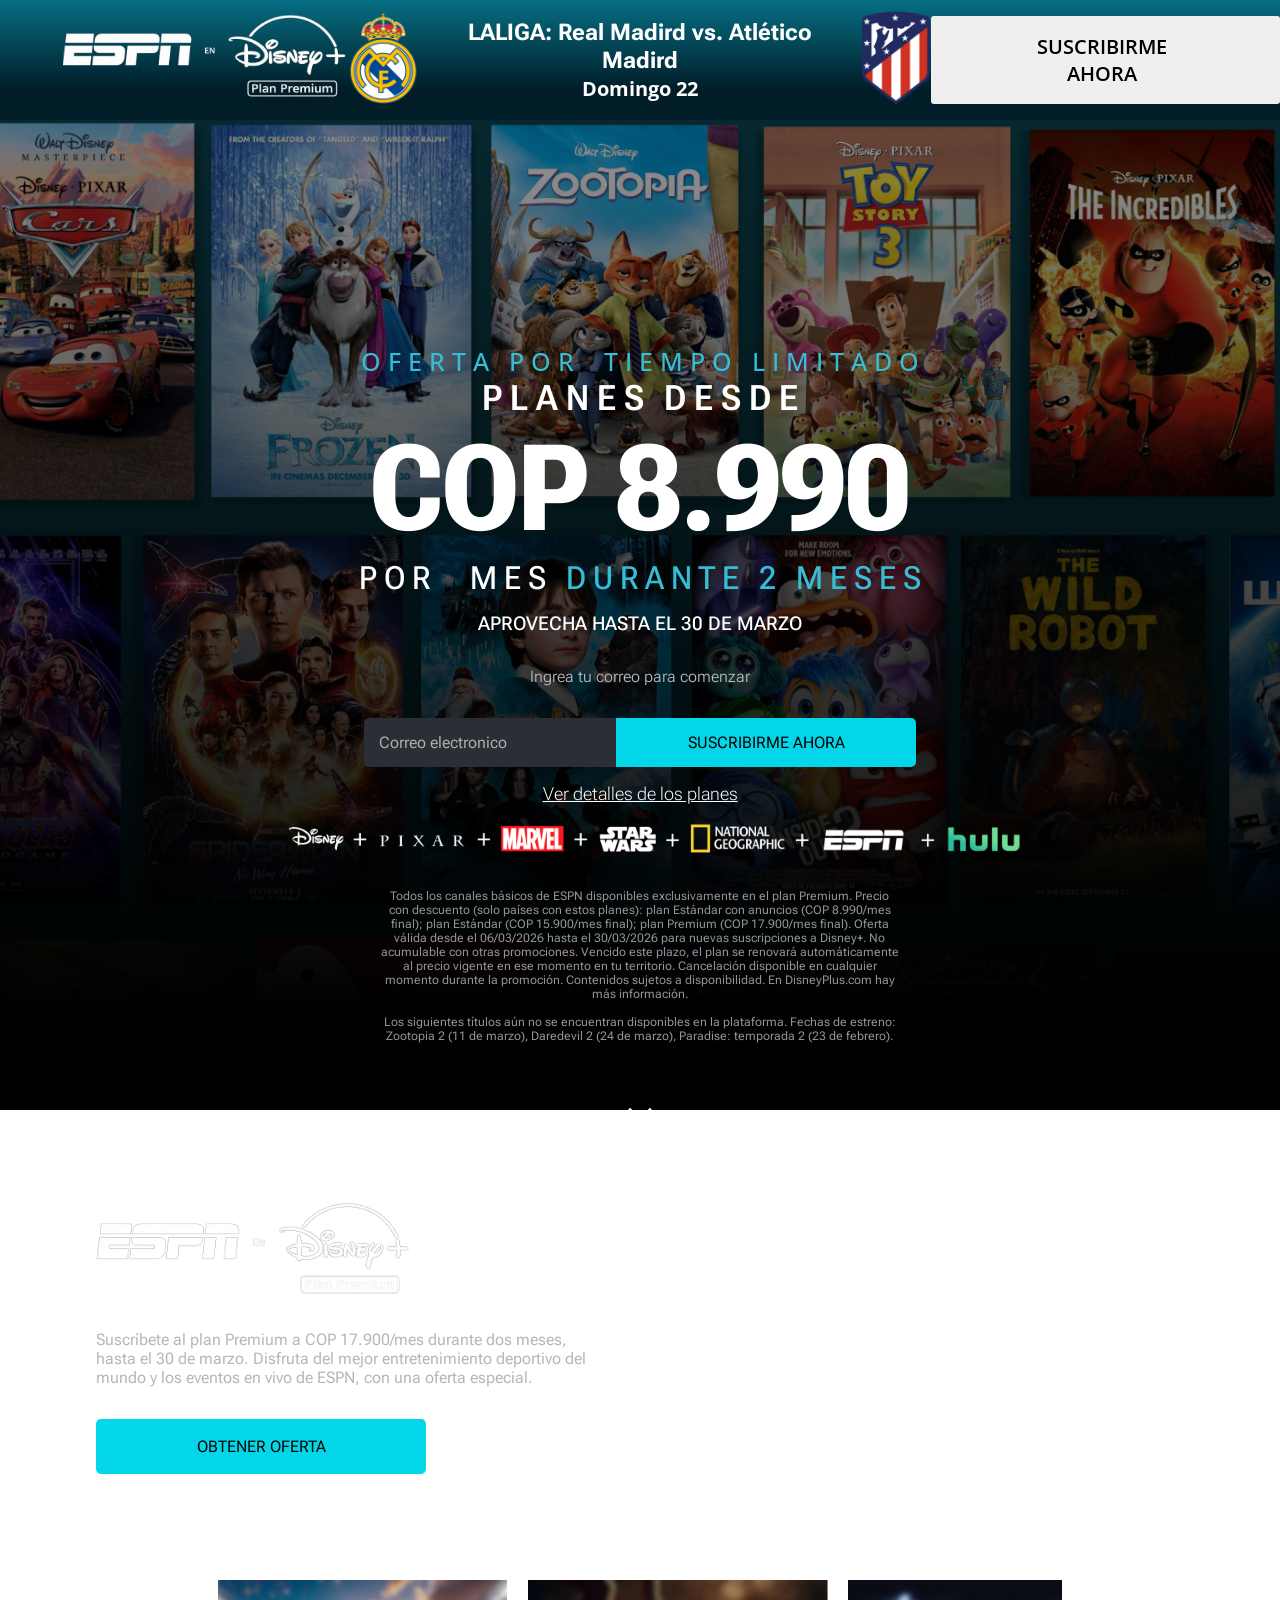
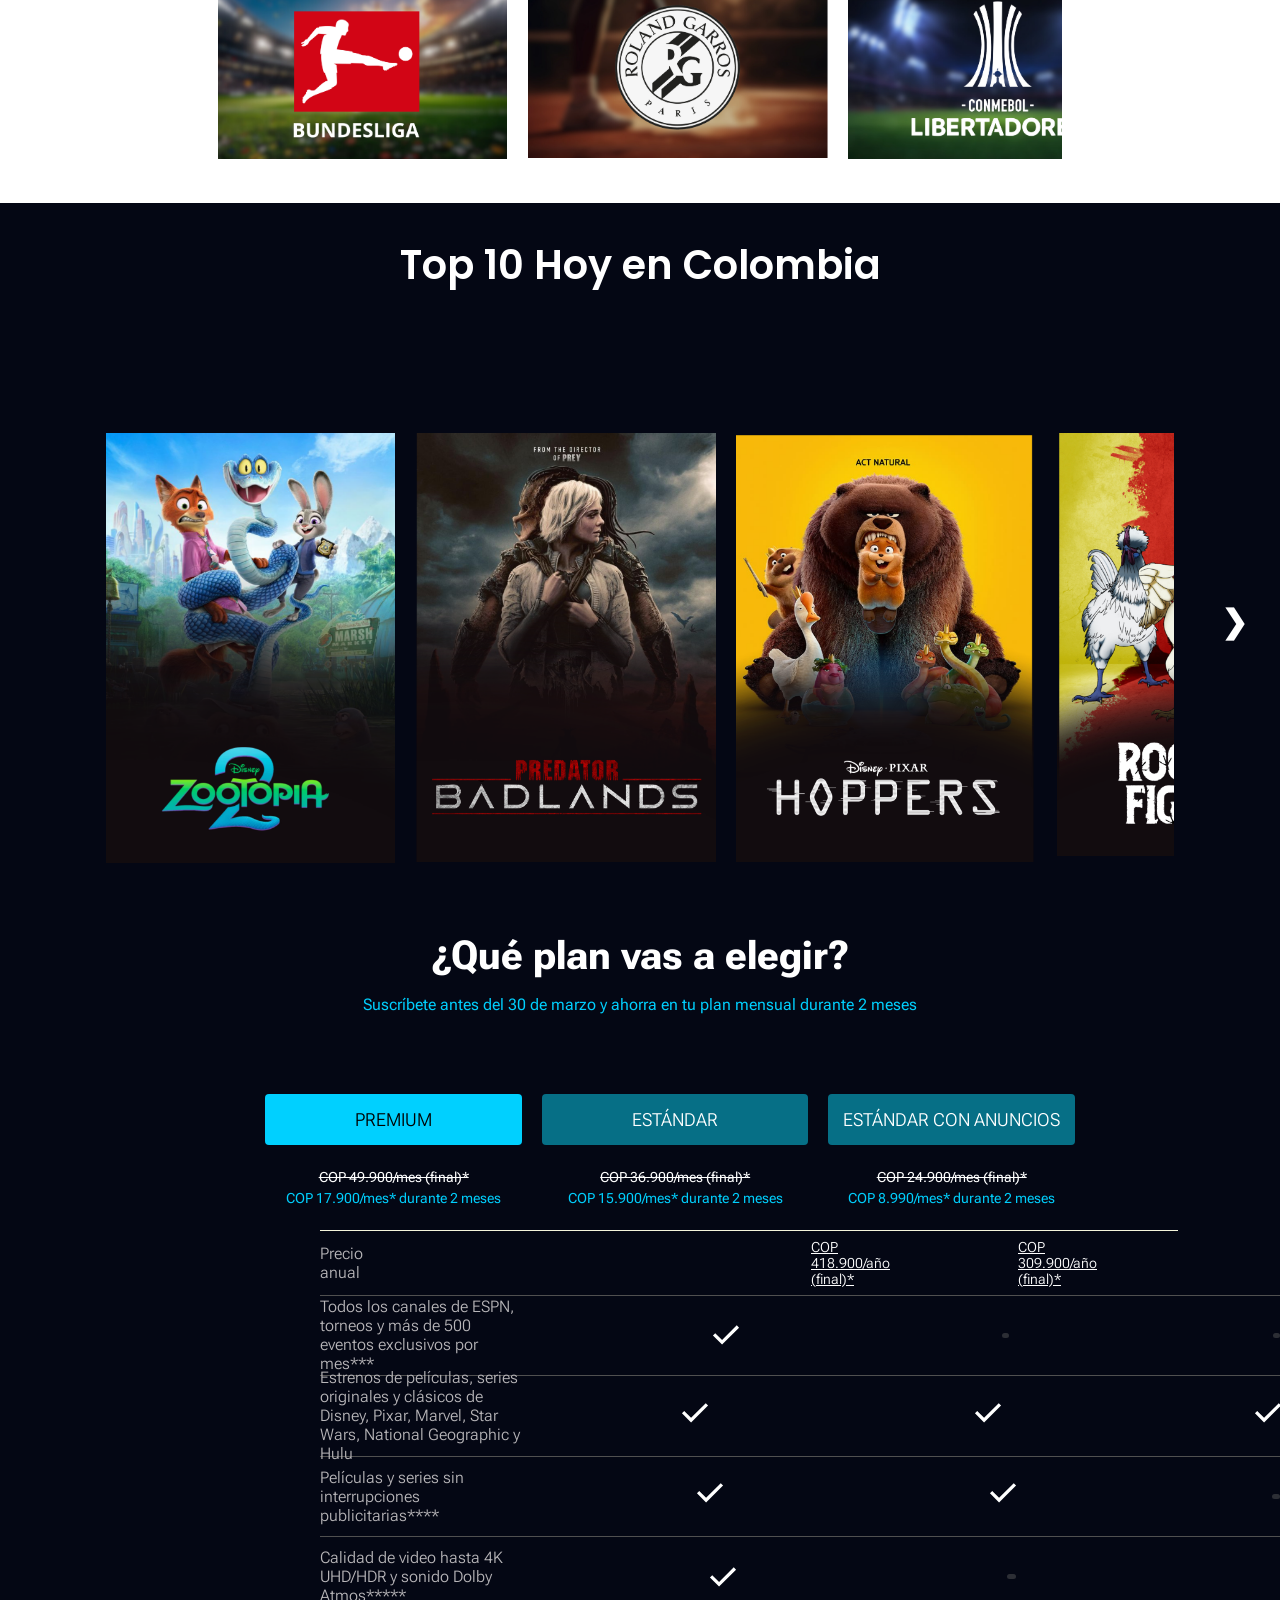
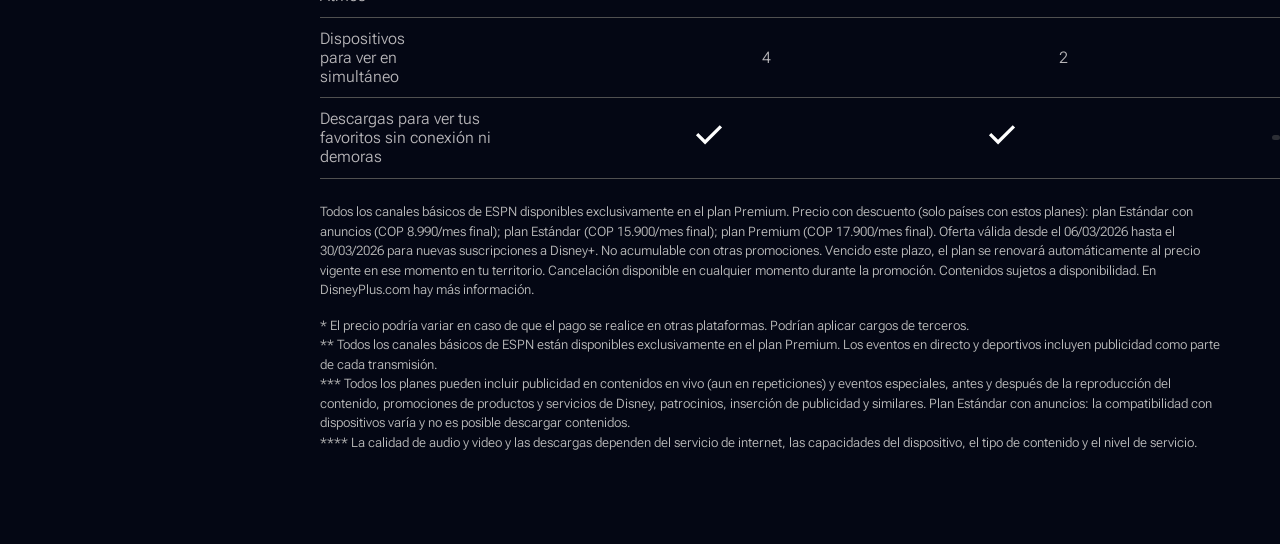
==== commit e5cccb59: "Add movies carousel and plans section Add a second movies carousel and a new plans/comparison sectio" ====
--- a/src/html/landing-page.html
+++ b/src/html/landing-page.html
@@ -16,8 +16,10 @@
         rel="stylesheet">
 
     <link rel="preconnect" href="https://fonts.googleapis.com">
-<link rel="preconnect" href="https://fonts.gstatic.com" crossorigin>
-<link href="https://fonts.googleapis.com/css2?family=Poppins:ital,wght@0,100;0,200;0,300;0,400;0,500;0,600;0,700;0,800;0,900;1,100;1,200;1,300;1,400;1,500;1,600;1,700;1,800;1,900&display=swap" rel="stylesheet">
+    <link rel="preconnect" href="https://fonts.gstatic.com" crossorigin>
+    <link
+        href="https://fonts.googleapis.com/css2?family=Poppins:ital,wght@0,100;0,200;0,300;0,400;0,500;0,600;0,700;0,800;0,900;1,100;1,200;1,300;1,400;1,500;1,600;1,700;1,800;1,900&display=swap"
+        rel="stylesheet">
 </head>
 
 <body>
@@ -182,17 +184,253 @@
 
         <main class="movies">
             <div class="movies__title">
-                <h1 class="movies__topco">
+                <h1 class="movies__topcolom">
                     Top 10 Hoy en Colombia
                 </h1>
             </div>
 
             <div class="movies__catalog">
-                
+                <div class="sports__carousel">
+                    <button class="carousel__btn__movies carousel__btn--left" id="btnLeft2">❮</button>
+
+                    <div class="movies__all" id="carouselImages2">
+                        <div class="movies__item">
+                            <img src="/src/img/Movies/Zootopia2.png" alt="">
+                        </div>
+                        <div class="movies__item">
+                            <img src="/src/img/Movies/Predator.png" alt="">
+                        </div>
+                        <div class="movies__item">
+                            <img src="/src/img/Movies/hooper.png" alt="">
+                        </div>
+                        <div class="movies__item">
+                            <img src="/src/img/Movies/rooster.png" alt="">
+                        </div>
+                        <div class="movies__item">
+                            <img src="/src/img/Movies/coco.png" alt="">
+                        </div>
+                        <div class="movies__item">
+                            <img src="/src/img/Movies/moda.png" alt="">
+                        </div>
+                        <div class="movies__item">
+                            <img src="/src/img/Movies/cars.png" alt="">
+                        </div>
+                        <div class="movies__item">
+                            <img src="/src/img/Movies/Zootopia.png" alt="">
+                        </div>
+                        <div class="movies__item">
+                            <img src="/src/img/Movies/monsters.png" alt="">
+                        </div>
+                        <div class="movies__item">
+                            <img src="/src/img/Movies/love_story.png" alt="">
+                        </div>
+                    </div>
+
+                    <button class="carousel__btn__movies carousel__btn--right" id="btnRight2">❯</button>
+                </div>
             </div>
         </main>
 
-        <script src="/src/js/scroll.js"></script>
+        <main class="plans">
+            <div class="plans__month">
+                <h1 class="plans__month__title">
+                    ¿Qué plan vas a elegir?
+                </h1>
+
+                <p class="plans__prom">
+                    Suscríbete antes del 30 de marzo y ahorra en tu plan mensual durante 2 meses
+                </p>
+            </div>
+
+            <div class="plans__section">
+                <div class="plans__premium">
+                    <button class="plans__button">
+                        PREMIUM
+                    </button>
+
+                    <p class="plans__cost">
+                        COP 49.900/mes (final)*
+                    <div class="space">
+                        COP 17.900/mes* durante 2 meses
+                    </div>
+                    </p>
+                </div>
+
+                <div class="plans__standard">
+                    <button class="plans__button__standard">
+                        ESTÁNDAR
+                    </button>
+
+                    <p class="plans__cost">
+                        COP 36.900/mes (final)*
+                    <div class="space">
+                        COP 15.900/mes* durante 2 meses
+                    </div>
+                    </p>
+                </div>
+
+                <div class="plans__stan__ads">
+                    <button class="plans__button__ads">
+                        ESTÁNDAR CON ANUNCIOS
+                    </button>
+
+                    <p class="plans__cost">
+                        COP 24.900/mes (final)*
+                    <div class="space">
+                        COP 8.990/mes* durante 2 meses
+                    </div>
+                    </p>
+                </div>
+            </div>
+
+
+            <hr class="plans__hr">
+
+            <div class="plans__comparations">
+                <div class="plans__table">
+                    <div class="table__head">
+                        <div class="plans__year">Precio anual</div>
+                        <div class="plans__price">COP 418.900/año (final)*</div>
+                        <div class="plans__price">COP 309.900/año (final)*</div>
+                        <div class="empty"></div>
+                    </div>
+                    <hr class="line">
+                    <div class="beneficies">
+                        <div class="beneficies__espn">
+                            Todos los canales de ESPN, torneos y más de 500 eventos exclusivos por mes***
+                        </div>
+                        <div class="check">
+                            <svg xmlns="http://www.w3.org/2000/svg" height="24px" viewBox="0 -960 960 960" width="24px"
+                                fill="#FFFFFF">
+                                <path d="M382-240 154-468l57-57 171 171 367-367 57 57-424 424Z" />
+                            </svg>
+                        </div>
+                        <div class="beneficies__empty"></div>
+                        <div class="beneficies__empty"></div>
+                    </div>
+                    <hr class="line">
+                    <div class="beneficies__movies">
+                        <div class="beneficies__channels">
+                            Estrenos de películas, series originales y clásicos de Disney, Pixar, Marvel, Star Wars,
+                            National Geographic y Hulu
+                        </div>
+                        <div class="check2">
+                            <svg xmlns="http://www.w3.org/2000/svg" height="24px" viewBox="0 -960 960 960" width="24px"
+                                fill="#FFFFFF">
+                                <path d="M382-240 154-468l57-57 171 171 367-367 57 57-424 424Z" />
+                            </svg>
+                        </div>
+                        <div class="check2">
+                            <svg xmlns="http://www.w3.org/2000/svg" height="24px" viewBox="0 -960 960 960" width="24px"
+                                fill="#FFFFFF">
+                                <path d="M382-240 154-468l57-57 171 171 367-367 57 57-424 424Z" />
+                            </svg>
+                        </div>
+                        <div class="check3">
+                            <svg xmlns="http://www.w3.org/2000/svg" height="24px" viewBox="0 -960 960 960" width="24px"
+                                fill="#FFFFFF">
+                                <path d="M382-240 154-468l57-57 171 171 367-367 57 57-424 424Z" />
+                            </svg>
+                        </div>
+                    </div>
+
+                    <hr class="line">
+
+                    <div class="beneficies__movies">
+                        <div class="beneficies__ads">
+                            Películas y series sin interrupciones publicitarias****
+                        </div>
+                        <div class="check2">
+                            <svg xmlns="http://www.w3.org/2000/svg" height="24px" viewBox="0 -960 960 960" width="24px"
+                                fill="#FFFFFF">
+                                <path d="M382-240 154-468l57-57 171 171 367-367 57 57-424 424Z" />
+                            </svg>
+                        </div>
+                        <div class="check2">
+                            <svg xmlns="http://www.w3.org/2000/svg" height="24px" viewBox="0 -960 960 960" width="24px"
+                                fill="#FFFFFF">
+                                <path d="M382-240 154-468l57-57 171 171 367-367 57 57-424 424Z" />
+                            </svg>
+                        </div>
+                        <div class="beneficies__empty2"></div>
+                    </div>
+
+                    <hr class="line">
+
+                    <div class="beneficies__movies">
+                        <div class="beneficies__audio">
+                            Calidad de video hasta 4K UHD/HDR y sonido Dolby Atmos*****
+                        </div>
+                        <div class="check">
+                            <svg xmlns="http://www.w3.org/2000/svg" height="24px" viewBox="0 -960 960 960" width="24px"
+                                fill="#FFFFFF">
+                                <path d="M382-240 154-468l57-57 171 171 367-367 57 57-424 424Z" />
+                            </svg>
+                        </div>
+                        <div class="beneficies__empty3"></div>
+                        <div class="beneficies__empty3"></div>
+                    </div>
+
+                    <hr class="line">
+
+                    <div class="beneficies__movies">
+                        <div class="beneficies__devices">
+                            Dispositivos para ver en simultáneo
+                        </div>
+                        <div class="number">
+                            4
+                        </div>
+                        <div class="number">
+                            2
+                        </div>
+                        <div class="number2">
+                            2
+                        </div>
+                    </div>
+
+                    <hr class="line">
+
+                    <div class="beneficies__movies">
+                        <div class="beneficies__download">
+                            Descargas para ver tus favoritos sin conexión ni demoras
+                        </div>
+                        <div class="check2">
+                            <svg xmlns="http://www.w3.org/2000/svg" height="24px" viewBox="0 -960 960 960" width="24px"
+                                fill="#FFFFFF">
+                                <path d="M382-240 154-468l57-57 171 171 367-367 57 57-424 424Z" />
+                            </svg>
+                        </div>
+                        <div class="check2">
+                            <svg xmlns="http://www.w3.org/2000/svg" height="24px" viewBox="0 -960 960 960" width="24px"
+                                fill="#FFFFFF">
+                                <path d="M382-240 154-468l57-57 171 171 367-367 57 57-424 424Z" />
+                            </svg>
+                        </div>
+                        <div class="beneficies__empty2"></div>
+                    </div>
+
+                    <hr class="line">
+
+                    <div class="plans__notes">
+        <p class="notes__text">
+            Todos los canales básicos de ESPN disponibles exclusivamente en el plan Premium. Precio con descuento (solo países con estos planes): plan Estándar con anuncios (COP 8.990/mes final); plan Estándar (COP 15.900/mes final); plan Premium (COP 17.900/mes final). Oferta válida desde el 06/03/2026 hasta el 30/03/2026 para nuevas suscripciones a Disney+. No acumulable con otras promociones. Vencido este plazo, el plan se renovará automáticamente al precio vigente en ese momento en tu territorio. Cancelación disponible en cualquier momento durante la promoción. Contenidos sujetos a disponibilidad. En DisneyPlus.com hay más información.
+        </p>
+
+        <p class="notes__text notes__text--small">
+            * El precio podría variar en caso de que el pago se realice en otras plataformas. Podrían aplicar cargos de terceros.<br>
+            ** Todos los canales básicos de ESPN están disponibles exclusivamente en el plan Premium. Los eventos en directo y deportivos incluyen publicidad como parte de cada transmisión.<br>
+            *** Todos los planes pueden incluir publicidad en contenidos en vivo (aun en repeticiones) y eventos especiales, antes y después de la reproducción del contenido, promociones de productos y servicios de Disney, patrocinios, inserción de publicidad y similares. Plan Estándar con anuncios: la compatibilidad con dispositivos varía y no es posible descargar contenidos.<br>
+            **** La calidad de audio y video y las descargas dependen del servicio de internet, las capacidades del dispositivo, el tipo de contenido y el nivel de servicio.
+        </p>
+    </div>
+                </div>
+            </div>
+    </div>
+    </div>
+
+    </main>
+
+    <script src="/src/js/scroll.js"></script>
 </body>
 
 </html>
--- a/src/css/styles.css
+++ b/src/css/styles.css
@@ -8,19 +8,18 @@
     font-optical-sizing: auto;
     font-style: normal;
     font-variation-settings:
-    "slnt" 0,
-    "wdth" 100,
-    "GRAD" 0,
-    "XOPQ" 96,
-    "XTRA" 468,
-    "YOPQ" 79,
-    "YTAS" 750,
-    "YTDE" -203,
-    "YTFI" 738,
-    "YTLC" 514,
-    "YTUC" 712;
-}
-
+        "slnt" 0,
+        "wdth" 100,
+        "GRAD" 0,
+        "XOPQ" 96,
+        "XTRA" 468,
+        "YOPQ" 79,
+        "YTAS" 750,
+        "YTDE" -203,
+        "YTFI" 738,
+        "YTLC" 514,
+        "YTUC" 712;
+}
 
 .content {
     display: flexbox;
@@ -63,7 +62,6 @@
     font-optical-sizing: auto;
     font-style: normal;
     font-variation-settings: "wdth" 100;
-
 }
 
 .content-nav-buttom-sus {
@@ -85,7 +83,8 @@
     z-index: -100;
     width: 100%;
     height: 110vh;
-    background: linear-gradient(to bottom, rgba(0, 0, 0, 0.418), rgb(0, 0, 0) 90%),
+    background:
+        linear-gradient(to bottom, rgba(0, 0, 0, 0.418), rgb(0, 0, 0) 90%),
         url(/src/img/Background/Banner-Disney.png) center/cover no-repeat;
 }
 
@@ -94,16 +93,26 @@
     margin-left: 185vh;
     margin-top: 5px;
     border: none;
-    padding: 13px 20px 13px 20px ;
-    font-size: 18PX;
+    padding: 13px 20px 13px 20px;
+    font-size: 18px;
     background-color: #000000c9;
     border: 2px solid grey;
     color: white;
+    cursor: pointer;
+    z-index: 100;
+    transition: 0.2s all;
+    border-radius: 5px;
+}
+
+.content2-degrade-login-buttom:hover {
+    background-color: white;
+    color: black;
+    border: 2px solid white;
 }
 
 .content2-degrade-offer {
     position: relative;
-    display:flexbox;
+    display: flexbox;
     justify-content: center;
     align-items: center;
     margin-left: auto;
@@ -136,7 +145,6 @@
     }
 }
 
-
 .content2-plans-sub {
     display: flex;
     justify-content: center;
@@ -159,7 +167,7 @@
 }
 
 .content2-plans-sub-dur {
-    display: flex;    
+    display: flex;
     color: white;
     justify-content: center;
     align-items: center;
@@ -214,7 +222,6 @@
     width: 50%;
 }
 
-
 .subscription__form {
     display: flex;
     flex-direction: row;
@@ -223,27 +230,28 @@
     position: static;
     margin-top: 2pc;
     width: 100%;
-}
-
-input[type="email"]{
+    z-index: 100;
+}
+
+input[type="email"] {
     display: inline;
-        padding: 18px 0px 16px 15px;
-        width: 40%;
-        background-color: #2c2e35;
-        border-radius: 5px 0px 0px 5px;
-    }
-
-    input::placeholder {
-        color: rgb(173, 173, 173);
-        font-size: 16px;
-        text-align: start;
-        align-items: center;
-    }
+    padding: 18px 0px 16px 15px;
+    width: 40%;
+    background-color: #2c2e35;
+    border-radius: 5px 0px 0px 5px;
+}
+
+input::placeholder {
+    color: rgb(173, 173, 173);
+    font-size: 16px;
+    text-align: start;
+    align-items: center;
+}
 
 .content2-degrade-now-buttom {
     background-color: #02d6e8;
     border: none;
-    width:300px;
+    width: 300px;
     padding: 15px;
     margin-left: -4px;
     border-radius: 0px 5px 5px 0px;
@@ -291,7 +299,7 @@
     margin-top: 3pc;
 }
 
-.sports{
+.sports {
     display: flex;
     flex-direction: column;
     width: 100%;
@@ -319,7 +327,7 @@
     display: flexbox;
     background-color: #02d6e8;
     border: none;
-    width:330px;
+    width: 330px;
     margin: 2pc 0pc 0pc 0pc;
     padding: 18px 22px 18px 22px;
     border-radius: 5px;
@@ -337,7 +345,8 @@
     position: relative;
 }
 
-.sports__all {
+.sports__all,
+.movies__all {
     display: flex;
     overflow-x: auto;
     scroll-behavior: smooth;
@@ -351,7 +360,12 @@
     display: none;
 }
 
-.sports__item {
+.movies__all::-webkit-scrollbar {
+    display: none;
+}
+
+.sports__item,
+.movies__item {
     flex-shrink: 0;
     text-align: center;
     cursor: pointer;
@@ -364,14 +378,20 @@
     object-fit: contain;
 }
 
-.carousel__btn {
+.movies__item img {
+    width: 300px;
+    object-fit: contain;
+}
+
+.carousel__btn,
+.carousel__btn__movies {
     background: transparent;
     border: none;
     color: rgb(255, 255, 255);
     font-size: 2rem;
     font-weight: bold;
     cursor: pointer;
-    transition: all 0.3s;
+    transition: all 0.3s ease;
     display: flex;
     align-items: center;
     justify-content: center;
@@ -383,8 +403,13 @@
     margin-left: 6pc;
 }
 
-.sports__all:not(:first-child) ~ .carousel__btn--left,
-.sports__all:not(:last-child) ~ .carousel__btn--right {
+.carousel__btn__movies {
+    margin-right: 2pc;
+    margin-left: 2pc;
+}
+
+.sports__all:not(:first-child)~.carousel__btn--left,
+.sports__all:not(:last-child)~.carousel__btn--right {
     opacity: 0;
     visibility: visible;
     pointer-events: auto;
@@ -397,14 +422,12 @@
     pointer-events: auto;
 }
 
-
-
 .movies {
     display: flex;
     flex-direction: column;
     margin-top: -7.3pc;
     background-color: #040714;
-    height: 500vh;
+    height: auto;
 }
 
 .movies__title {
@@ -414,10 +437,254 @@
     margin-bottom: 2pc;
 }
 
-.movies__topco {
+.movies__topcolom {
     color: white;
     font-family: "Poppins", sans-serif;
     font-weight: 600;
     font-style: normal;
     font-size: 40px;
-}+}
+
+.plans {
+    display: flex;
+    flex-direction: column;
+    background-color: #040714;
+    color: white;
+    height: 140vh;
+    width: 100%;
+}
+
+.plans__month {
+    display: flexbox;
+    text-align: center;
+    flex-direction: column;
+    margin-left: auto;
+    margin-right: auto;
+    margin-top: 3pc;
+    font-size: 20px;
+    font-weight: 400;
+    font-style: bold;
+}
+
+.plans__month__title {
+    margin-bottom: 1pc;
+}
+
+.plans__prom {
+    text-align: center;
+    color: #00cffd;
+    font-size: 16px;
+}
+
+.plans__section {
+    display: inline-flex;
+    flex-direction: wrap;
+    justify-content: end;
+    gap: 20px;
+    position: sticky;
+    top: 0px;
+    background-color:#040714;
+    max-width: 84%;
+    height: auto;
+    z-index: 100;
+    padding-top: 5pc;
+}
+
+.plans__button,
+.plans__button__standard,
+.plans__button__ads {
+    padding: 15px 90px 15px 90px;
+    font-size: 18px;
+    border-radius: 4px;
+    background-color: #00d0ff;
+    font-weight: 300;
+    transition: 300ms all;
+    cursor: pointer;
+}
+
+.plans__button__standard {
+    color: white;
+    background-color: #066f86;
+}
+
+.plans__button__ads {
+    padding: 15px 15px 15px 15px;
+    color: rgb(255, 255, 255);
+    background-color: #066f86;
+}
+
+.plans__button__standard:hover,
+.plans__button__ads:hover {
+    background-color: #065e72;
+}
+
+.plans__button:hover {
+    background: #02b3db;
+}
+
+.plans__cost {
+    display: flex;
+    justify-content: center;
+    margin-top: 1.5pc;
+    font-size: 14px;
+    text-align: center;
+    text-decoration: line-through;
+}
+
+.space {
+    margin-top: 5px;
+    font-size: 14px;
+    font-size: 14px;
+    text-align: center;
+    display: flex;
+    justify-content: center;
+    color: #00cffd;
+}
+
+.plans__hr{
+    margin-top: 1.5pc;
+    margin-left: 20pc;
+    height: 1px;
+    width: 67%;
+    background-color: beige;
+}
+
+.plans__comparations {
+    max-width: 1278px;
+    background-color: rgba(0, 0, 0, 0);
+    color: #b7b5b8;
+    font-weight: 300;
+    margin-left: 20pc;
+    height: 500vh;
+}
+
+.table__head {
+    display: flex;
+    align-items: center;
+    height: 4pc;
+    font-size: 14px;
+}
+
+.plans__year {
+    justify-content: start;
+    margin-right: 28pc;
+    font-size: 16px;
+}
+
+.plans__price{
+    margin-right: 8pc;
+    text-decoration: underline;
+    color: white;
+}
+
+.empty,
+.beneficies__empty,
+.beneficies__empty2,
+.beneficies__empty3{
+    width: 19px;
+    background-color: #2c2e35;
+    border-radius: 100px;
+    height: 5px;
+    margin-left: 4pc;
+}
+
+.line {
+    height: 0.5px;
+    width: 100%;
+    background-color: rgb(80, 80, 80);
+}
+
+.beneficies, .beneficies__movies {
+    display: flex;
+    align-items: center;
+}
+
+.beneficies__espn, 
+.beneficies__channels,
+.beneficies__ads,
+.beneficies__audio,
+.beneficies__devices,
+.beneficies__download{
+    display: flex;
+    align-items: center;
+    height: 5pc;
+    font-size: 16px;
+    max-width: 410px;
+    margin-right: 12pc;
+}
+
+.beneficies__channels {
+    max-width: 440px;
+    margin-right: -7.3pc;
+}
+
+.beneficies__ads {
+    max-width: 400px;
+    margin-right: -2.6pc;
+}
+
+.beneficies__audio {
+    max-width: 400px;
+    margin-right: 12.2pc;
+}
+
+.beneficies__devices {
+    margin-right: 7.3pc;
+}
+
+.beneficies__download {
+    margin-right: -4pc;
+}
+
+.beneficies__empty {
+    margin-left: 16.5pc;
+}
+
+.beneficies__empty2 {
+    margin-left: 16.1pc;
+}
+
+.beneficies__empty3 {
+    margin-left: 17pc;
+    margin-right: -0.5pc;
+}
+
+.check{
+    display: flex;
+    transform: scale(1.6);
+}
+
+.check2 {
+    transform: scale(1.6);
+    margin-left: 16.8pc;
+}
+
+.check3 {
+    transform: scale(1.6);
+    margin-left: 16pc;
+}
+
+.number {
+    display: flex;
+    margin-left: 15pc;
+    margin-right: 3pc;
+}
+
+.number2 {
+    margin-left: 14.3pc;
+}
+
+.plans__notes {
+    max-width: 100%;
+    padding: 1.5rem;
+    border-radius: 8px;
+    margin-left: -1.5pc;
+}
+
+.notes__text {
+    color: #bbbbbb;
+    font-size: 13px;
+    line-height: 1.5;
+    margin-bottom: 1rem;
+}
+
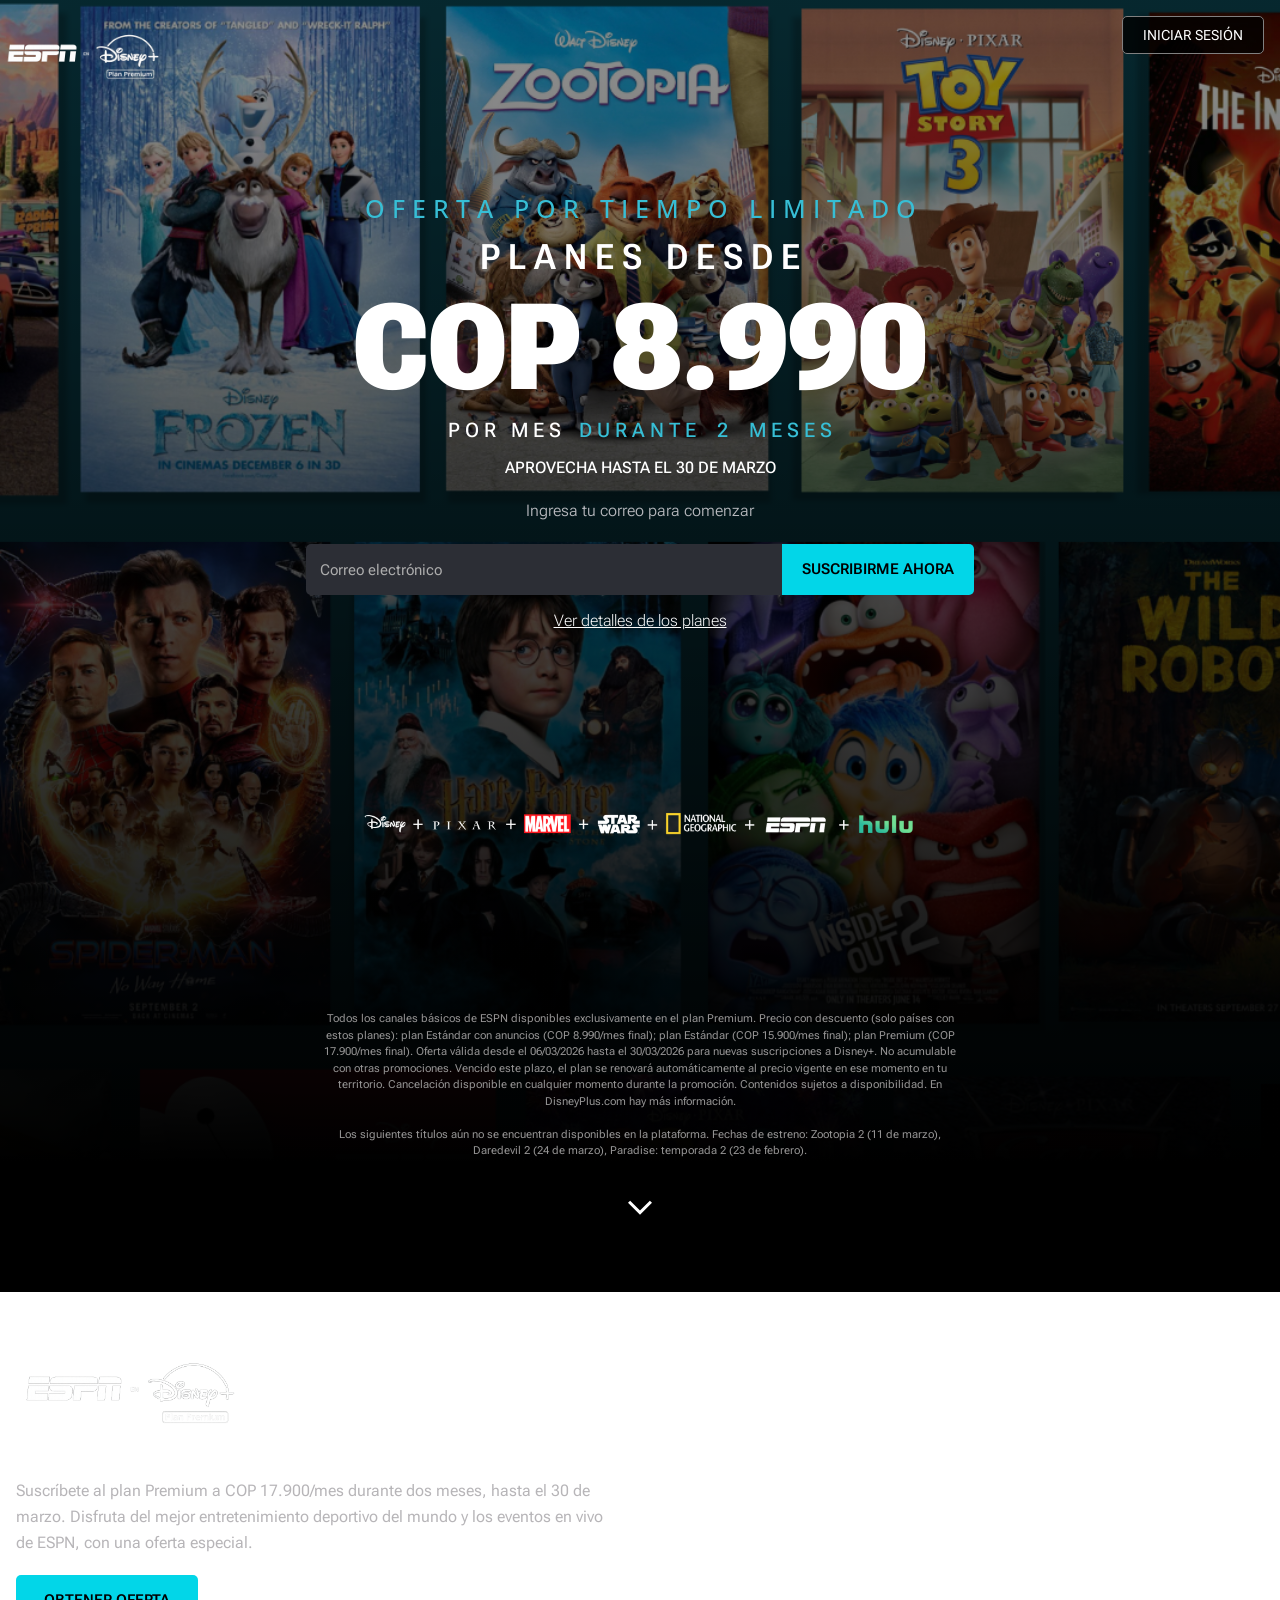
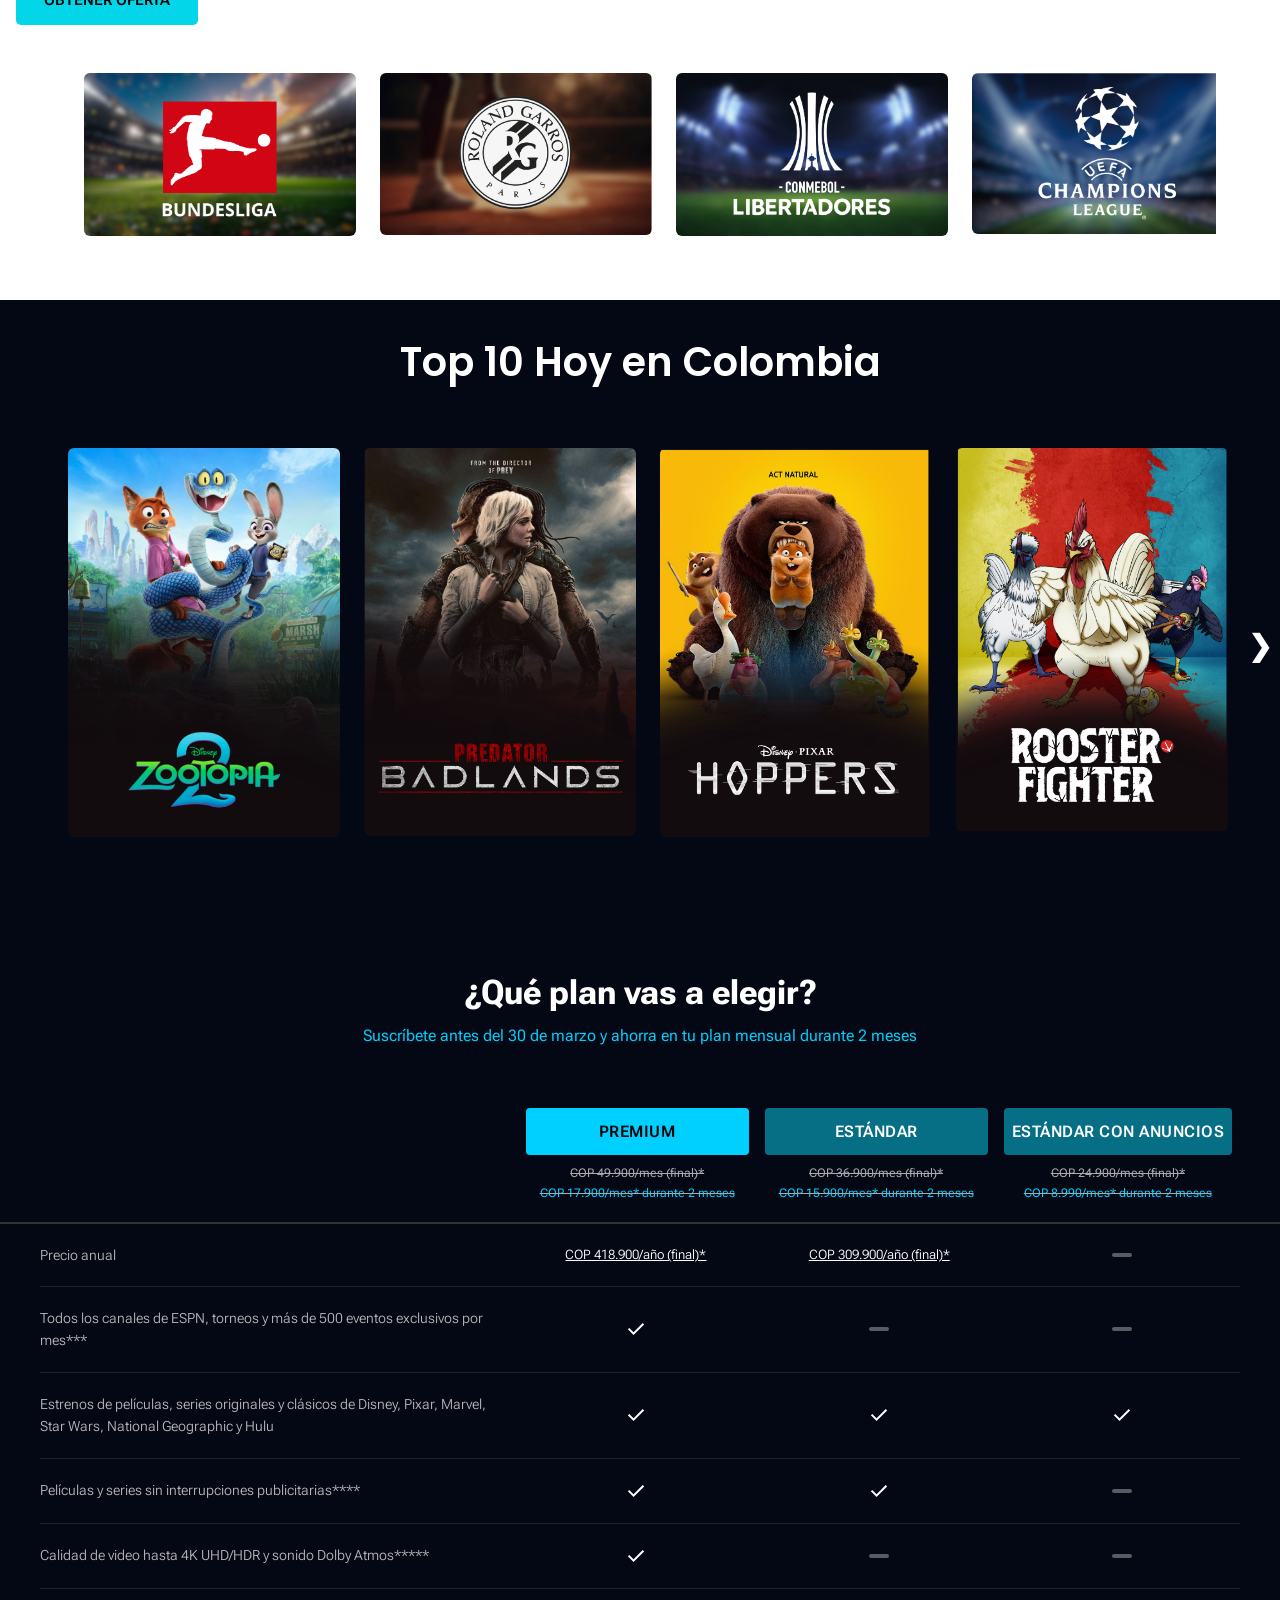
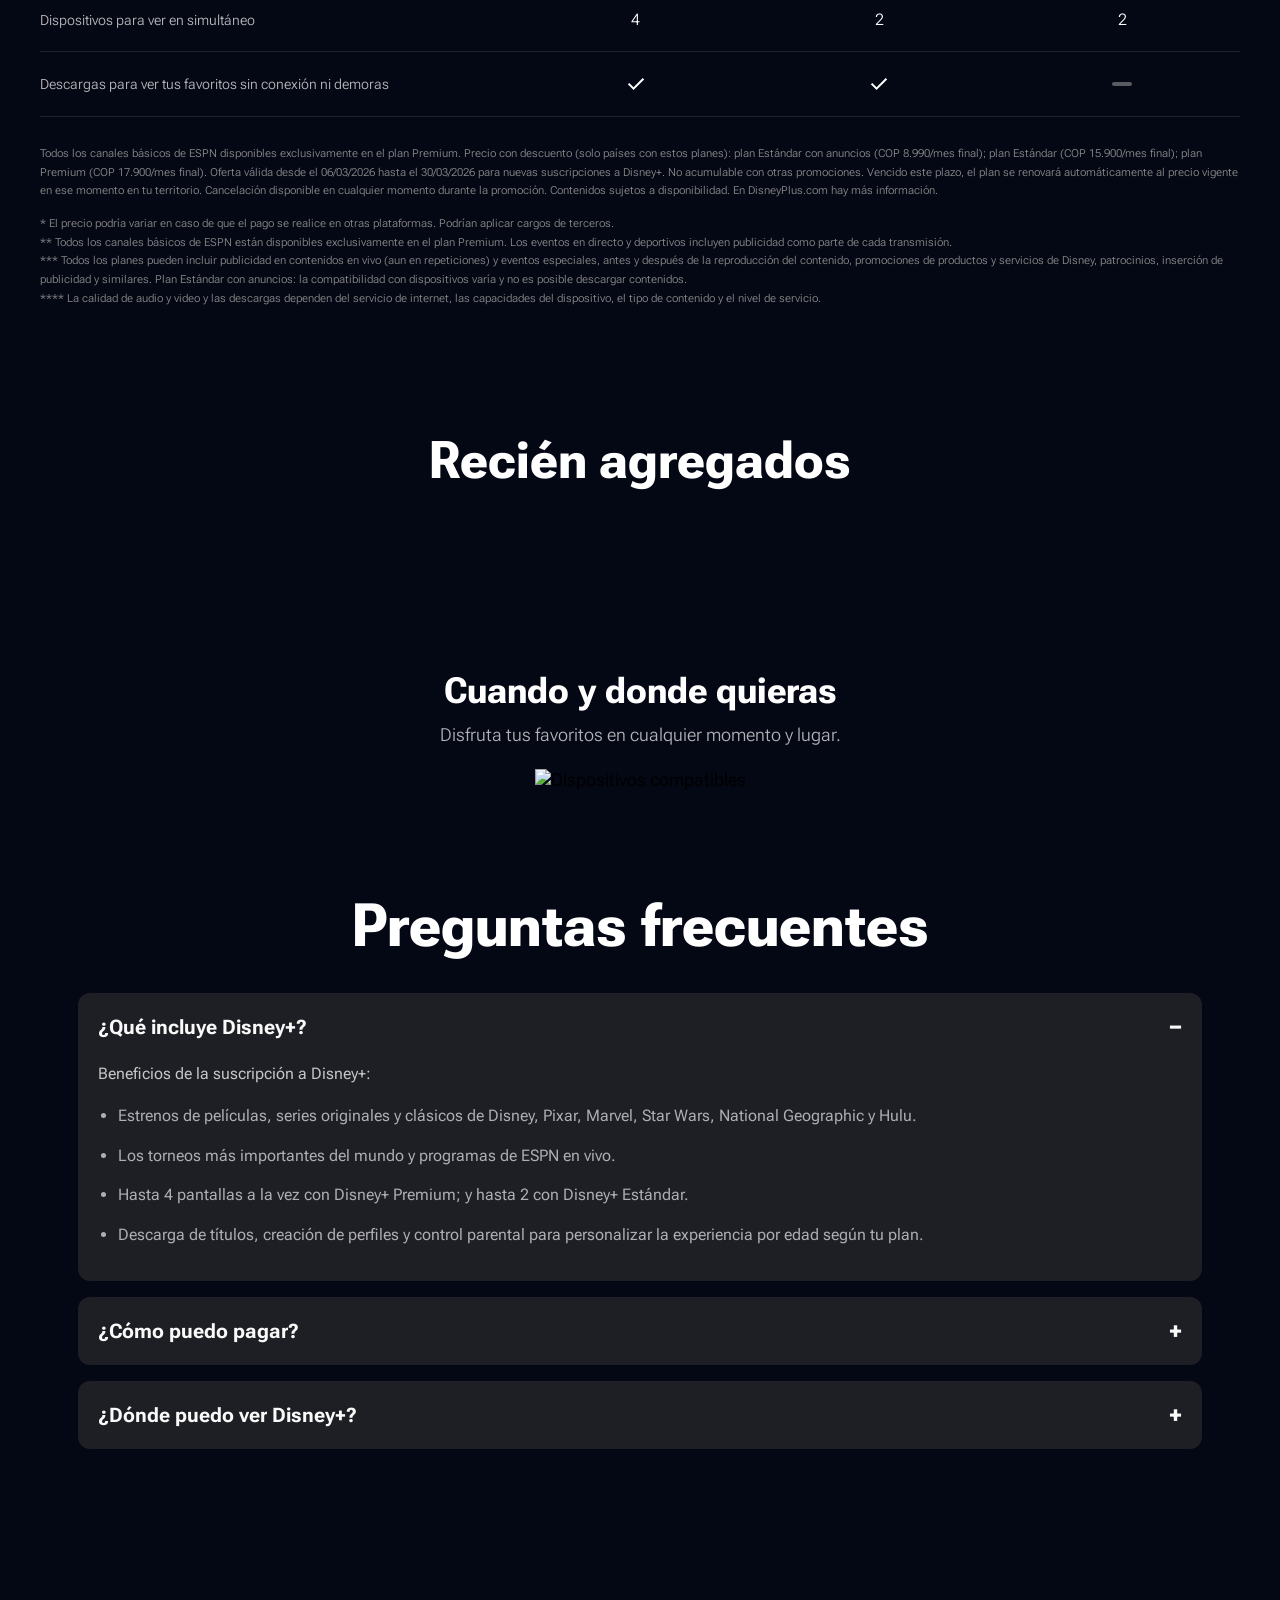
==== commit bc295c85: "Add responsive stylesheet & refactor styles Introduce a new responsive.css and refactor src/css/styl" ====
--- a/src/html/landing-page.html
+++ b/src/html/landing-page.html
@@ -7,7 +7,7 @@
     <title>Disney+ Colombia | Peliculas, series y deportes sin limites</title>
     <link rel="shortcut icon" href="/src/img/logo/Disney__Logo_March_2024.webp" type="image/x-icon" />
 
-    <link rel="stylesheet" href="/src/css/styles.css" />
+    <link rel="stylesheet" href="/src/css/styles.css">
 
     <link rel="preconnect" href="https://fonts.googleapis.com">
     <link rel="preconnect" href="https://fonts.gstatic.com" crossorigin>
@@ -23,28 +23,25 @@
 </head>
 
 <body>
-    <div class="content">
+    <!-- <div class="content">
         <nav class="content-nav">
             <div class="content-nav-images">
-                <div class="content-nav-images-disnay">
-                    <img class="content-nav-images-ED" src="/src/img/logo-nav/Logo-ESNP_DISNAY.png" alt="" />
-                </div>
+                
 
                 <div class="content-nav-images-block">
                     <div class="content-nav-images-laliga">
-                        <img class="content-nav-images-RM" src="/src/img/logo-nav/Real-Madrid-Logo-PNG.png" alt="" />
+                        <img class="content-nav-images-RM" src="/src/img/logo-nav/Real-Madrid-Logo-PNG.png" alt="Real Madrid" />
                     </div>
 
                     <div class="content-nav-images-center">
                         <h3 class="content-nav-images-text">
-                            LALIGA: Real Madird vs. Atlético Madird <br />
+                            LALIGA: Real Madrid vs. Atlético Madrid <br />
                             <span class="do">Domingo 22</span>
                         </h3>
                     </div>
 
                     <div class="content-nav-images-laliga">
-                        <img class="content-nav-images-AM" src="/src/img/logo-nav/Atlético-Madrid-Logo-PNG.png"
-                            alt="" />
+                        <img class="content-nav-images-AM" src="/src/img/logo-nav/Atlético-Madrid-Logo-PNG.png" alt="Atlético Madrid" />
                     </div>
                 </div>
 
@@ -53,31 +50,40 @@
                 </div>
             </div>
         </nav>
-    </div>
-
-
+    </div> -->
+
+    
 
     <div class="content2">
         <div class="content2-degrade">
+            <div class="content-nav-images-disnay">
+                    <img class="content-nav-images-ED" src="/src/img/logo-nav/Logo-ESNP_DISNAY.png" alt="ESPN Disney" />
+                </div>
             <div class="content2-degrade-login">
-                <button class="content2-degrade-login-buttom">INICIAR SESIÓN</button>
-            </div>
+                <a href="https://www.disneyplus.com/identity/login/enter-email">
+                    <button class="content2-degrade-login-buttom">INICIAR SESIÓN</button>
+                </a>
+            </div>
+
             <div class="content2-degrade-offer">
                 <div class="content2-degrade-offer-case">
                     <h2 class="content2-degrade-offer-case-title">
-                        O F E R T A <span class="p">P O R</span> <span class="t">T I E M P O</span> L I M I T A D O
+                        O F E R T A &nbsp; P O R &nbsp; T I E M P O &nbsp; L I M I T A D O
                     </h2>
                 </div>
+
                 <div class="content2-plans-">
                     <h1 class="content2-plans-sub">
-                        P L A N E S <span class="d">D E S D E</span>
+                        P L A N E S &nbsp; D E S D E
                     </h1>
 
                     <h1 class="content2-plans-sub-price">COP 8.990</h1>
 
                     <h1 class="content2-plans-sub-dur">
-                        P O R <span class="M"></span>M E S</span> <span class="DU">D U R A N T E</span> <span
-                            class="dos">2</span> <span class="MES">M E S E S</span>
+                        P O R &nbsp; M E S &nbsp;
+                        <span class="DU">D U R A N T E</span>
+                        &nbsp;<span class="dos">2</span>&nbsp;
+                        <span class="MES">M E S E S</span>
                     </h1>
 
                     <h3 class="content2-plans-date">
@@ -85,98 +91,75 @@
                     </h3>
 
                     <h4 class="content2-plans-start">
-                        Ingrea tu correo para comenzar
+                        Ingresa tu correo para comenzar
                     </h4>
                 </div>
 
                 <div class="content2-degrade-now">
                     <div class="subscription__form">
-                        <input type="email" name="email" id="email" placeholder="Correo electronico">
-                        <button class="content2-degrade-now-buttom">
+                        <input type="email" name="email" id="email" placeholder="Correo electrónico" required>
+                        <button type="submit" class="content2-degrade-now-buttom">
                             SUSCRIBIRME AHORA
                         </button>
                     </div>
 
                     <div class="subscription__details">
-                        <a href="#" class="subscription__link">Ver detalles de los planes</a>
+                        <a href="#planes" class="subscription__link">Ver detalles de los planes</a>
                     </div>
 
                     <div class="channels__disney">
-                        <img class="channels__image" src="/src/img/channels/Channels-Disney.png" alt="">
+                        <img class="channels__image" src="/src/img/channels/Channels-Disney.png" alt="Canales disponibles">
                     </div>
 
                     <div class="text__conditions">
                         <p>
                             Todos los canales básicos de ESPN disponibles exclusivamente en el plan Premium. Precio con
                             descuento (solo países con estos planes): plan Estándar con anuncios (COP 8.990/mes final);
-                            plan
-                            Estándar (COP 15.900/mes final); plan Premium (COP 17.900/mes final). Oferta válida desde el
+                            plan Estándar (COP 15.900/mes final); plan Premium (COP 17.900/mes final). Oferta válida desde el
                             06/03/2026 hasta el 30/03/2026 para nuevas suscripciones a Disney+. No acumulable con otras
-                            promociones. Vencido este plazo, el plan se renovará automáticamente al precio vigente en
-                            ese
+                            promociones. Vencido este plazo, el plan se renovará automáticamente al precio vigente en ese
                             momento en tu territorio. Cancelación disponible en cualquier momento durante la promoción.
-                            Contenidos sujetos a disponibilidad. En DisneyPlus.com hay más información. <br>
-                            <br>
+                            Contenidos sujetos a disponibilidad. En DisneyPlus.com hay más información. <br><br>
                             Los siguientes títulos aún no se encuentran disponibles en la plataforma. Fechas de estreno:
                             Zootopia 2 (11 de marzo), Daredevil 2 (24 de marzo), Paradise: temporada 2 (23 de febrero).
                         </p>
                     </div>
+
                     <div class="svg__arrow">
-                        <svg xmlns="http://www.w3.org/2000/svg" height="48px" viewBox="0 -960 960 960" width="48px"
-                            fill="#FFFFFF">
+                        <svg xmlns="http://www.w3.org/2000/svg" height="48px" viewBox="0 -960 960 960" width="48px" fill="#FFFFFF">
                             <path d="M480-344 240-584l43-43 197 197 197-197 43 43-240 240Z" />
                         </svg>
                     </div>
                 </div>
             </div>
         </div>
-
 
         <main class="sports">
             <div class="sports__content">
                 <div class="sports__logos">
-                    <img class="sports__disney" src="/src/img/logo-nav/Logo-ESNP_DISNAY.png" alt="">
+                    <img class="sports__disney" src="/src/img/logo-nav/Logo-ESNP_DISNAY.png" alt="ESPN Disney">
                 </div>
                 <div class="sports__text">
-
                     <p class="sports__text__sus">
                         Suscríbete al plan Premium a COP 17.900/mes durante dos meses, hasta el 30 de marzo. Disfruta
-                        del mejor entretenimiento deportivo del mundo y los eventos en vivo de ESPN, con una oferta
-                        especial.
+                        del mejor entretenimiento deportivo del mundo y los eventos en vivo de ESPN, con una oferta especial.
                     </p>
-
-                    <button class="sports__button">
-                        OBTENER OFERTA
-                    </button>
+                    <a href="https://www.disneyplus.com/es-419/identity/sign-up/enter-email?campaignId=b23b1247-0617-4653-89d2-cc9168c5936d&offerId=6c320aaa-137c-4903-9bd4-a2b8a7d04bbe">
+                        <button class="sports__button">OBTENER OFERTA</button>
+                    </a>
                 </div>
 
                 <div class="sports__carousel">
                     <button class="carousel__btn carousel__btn--left" id="btnLeft">❮</button>
-
                     <div class="sports__all" id="carouselImages">
-                        <div class="sports__item">
-                            <img src="/src/img/Sports/6.png" alt="">
-                        </div>
-                        <div class="sports__item">
-                            <img src="/src/img/Sports/7.png" alt="">
-                        </div>
-                        <div class="sports__item">
-                            <img src="/src/img/Sports/8.png" alt="">
-                        </div>
-                        <div class="sports__item">
-                            <img src="/src/img/Sports/9.png" alt="">
-                        </div>
-                        <div class="sports__item">
-                            <img src="/src/img/Sports/10.png" alt="">
-                        </div>
-                        <div class="sports__item">
-                            <img src="/src/img/Sports/11.png" alt="">
-                        </div>
-                        <div class="sports__item">
-                            <img src="/src/img/Sports/12.png" alt="">
-                        </div>
-                    </div>
-
+                        <div class="sports__item"><img src="/src/img/Sports/6.png" alt=""></div>
+                        <div class="sports__item"><img src="/src/img/Sports/7.png" alt=""></div>
+                        <div class="sports__item"><img src="/src/img/Sports/8.png" alt=""></div>
+                        <div class="sports__item"><img src="/src/img/Sports/9.png" alt=""></div>
+                        <div class="sports__item"><img src="/src/img/Sports/10.png" alt=""></div>
+                        <div class="sports__item"><img src="/src/img/Sports/11.png" alt=""></div>
+                        <div class="sports__item"><img src="/src/img/Sports/12.png" alt=""></div>
+                    </div>
                     <button class="carousel__btn carousel__btn--right" id="btnRight">❯</button>
                 </div>
             </div>
@@ -184,105 +167,61 @@
 
         <main class="movies">
             <div class="movies__title">
-                <h1 class="movies__topcolom">
-                    Top 10 Hoy en Colombia
-                </h1>
+                <h1 class="movies__topcolom">Top 10 Hoy en Colombia</h1>
             </div>
 
             <div class="movies__catalog">
                 <div class="sports__carousel">
                     <button class="carousel__btn__movies carousel__btn--left" id="btnLeft2">❮</button>
-
                     <div class="movies__all" id="carouselImages2">
-                        <div class="movies__item">
-                            <img src="/src/img/Movies/Zootopia2.png" alt="">
-                        </div>
-                        <div class="movies__item">
-                            <img src="/src/img/Movies/Predator.png" alt="">
-                        </div>
-                        <div class="movies__item">
-                            <img src="/src/img/Movies/hooper.png" alt="">
-                        </div>
-                        <div class="movies__item">
-                            <img src="/src/img/Movies/rooster.png" alt="">
-                        </div>
-                        <div class="movies__item">
-                            <img src="/src/img/Movies/coco.png" alt="">
-                        </div>
-                        <div class="movies__item">
-                            <img src="/src/img/Movies/moda.png" alt="">
-                        </div>
-                        <div class="movies__item">
-                            <img src="/src/img/Movies/cars.png" alt="">
-                        </div>
-                        <div class="movies__item">
-                            <img src="/src/img/Movies/Zootopia.png" alt="">
-                        </div>
-                        <div class="movies__item">
-                            <img src="/src/img/Movies/monsters.png" alt="">
-                        </div>
-                        <div class="movies__item">
-                            <img src="/src/img/Movies/love_story.png" alt="">
-                        </div>
-                    </div>
-
+                        <div class="movies__item"><a href="https://www.disneyplus.com/es-co/browse/entity-8f08a8df-8b2f-49e1-9130-1e842b90f185"><img src="/src/img/Movies/Zootopia2.png" alt="Zootopia 2"></a></div>
+                        <div class="movies__item"><a href="https://www.disneyplus.com/es-co/browse/entity-da3aa9ca-01ff-4b8f-91e0-d622a01b954d"><img src="/src/img/Movies/Predator.png" alt="Predator"></a></div>
+                        <div class="movies__item"><a href="https://www.disneyplus.com/es-co/browse/entity-bd121fdd-fb87-42f7-b336-61db90ca09d0"><img src="/src/img/Movies/hooper.png" alt="Hooper"></a></div>
+                        <div class="movies__item"><a href="https://www.disneyplus.com/es-co/browse/entity-eb5b776f-8162-491a-9aca-c1e9b56729e5"><img src="/src/img/Movies/rooster.png" alt="Rooster"></a></div>
+                        <div class="movies__item"><a href="https://www.disneyplus.com/es-co/browse/entity-ce1ccdca-f468-4960-b67c-026b01ba42ab"><img src="/src/img/Movies/coco.png" alt="Coco"></a></div>
+                        <div class="movies__item"><a href="https://www.disneyplus.com/es-co/browse/entity-35ee3632-230a-4e4b-8520-46063f9282a3"><img src="/src/img/Movies/moda.png" alt="Moda"></a></div>
+                        <div class="movies__item"><a href="https://www.disneyplus.com/es-co/browse/entity-9c1b0ec2-2e4e-4717-89fb-bdf3a45523df"><img src="/src/img/Movies/cars.png" alt="Cars"></a></div>
+                        <div class="movies__item"><a href="https://www.disneyplus.com/es-co/browse/entity-ee6e9e33-4b25-443f-8431-9c6eeeca0dc2"><img src="/src/img/Movies/Zootopia.png" alt="Zootopia"></a></div>
+                        <div class="movies__item"><a href="https://www.disneyplus.com/es-co/browse/entity-3c90b85f-ba5e-4351-be87-e625d5706952"><img src="/src/img/Movies/monsters.png" alt="Monsters"></a></div>
+                        <div class="movies__item"><a href="https://www.disneyplus.com/es-co/browse/entity-505f79c2-0d1c-4977-a127-5652f6d108a0"><img src="/src/img/Movies/love_story.png" alt="Love Story"></a></div>
+                    </div>
                     <button class="carousel__btn__movies carousel__btn--right" id="btnRight2">❯</button>
                 </div>
             </div>
         </main>
 
-        <main class="plans">
+        <main class="plans" id="planes">
             <div class="plans__month">
-                <h1 class="plans__month__title">
-                    ¿Qué plan vas a elegir?
-                </h1>
-
-                <p class="plans__prom">
-                    Suscríbete antes del 30 de marzo y ahorra en tu plan mensual durante 2 meses
-                </p>
+                <h1 class="plans__month__title">¿Qué plan vas a elegir?</h1>
+                <p class="plans__prom">Suscríbete antes del 30 de marzo y ahorra en tu plan mensual durante 2 meses</p>
             </div>
 
             <div class="plans__section">
+                <div class="plans__section__label"></div>
                 <div class="plans__premium">
-                    <button class="plans__button">
-                        PREMIUM
-                    </button>
-
+                    <button class="plans__button">PREMIUM</button>
                     <p class="plans__cost">
                         COP 49.900/mes (final)*
-                    <div class="space">
-                        COP 17.900/mes* durante 2 meses
-                    </div>
+                        <span class="space">COP 17.900/mes* durante 2 meses</span>
                     </p>
                 </div>
 
                 <div class="plans__standard">
-                    <button class="plans__button__standard">
-                        ESTÁNDAR
-                    </button>
-
+                    <button class="plans__button__standard">ESTÁNDAR</button>
                     <p class="plans__cost">
                         COP 36.900/mes (final)*
-                    <div class="space">
-                        COP 15.900/mes* durante 2 meses
-                    </div>
+                        <span class="space">COP 15.900/mes* durante 2 meses</span>
                     </p>
                 </div>
 
                 <div class="plans__stan__ads">
-                    <button class="plans__button__ads">
-                        ESTÁNDAR CON ANUNCIOS
-                    </button>
-
+                    <button class="plans__button__ads">ESTÁNDAR CON ANUNCIOS</button>
                     <p class="plans__cost">
                         COP 24.900/mes (final)*
-                    <div class="space">
-                        COP 8.990/mes* durante 2 meses
-                    </div>
+                        <span class="space">COP 8.990/mes* durante 2 meses</span>
                     </p>
                 </div>
             </div>
-
 
             <hr class="plans__hr">
 
@@ -295,140 +234,167 @@
                         <div class="empty"></div>
                     </div>
                     <hr class="line">
+
                     <div class="beneficies">
-                        <div class="beneficies__espn">
-                            Todos los canales de ESPN, torneos y más de 500 eventos exclusivos por mes***
-                        </div>
-                        <div class="check">
-                            <svg xmlns="http://www.w3.org/2000/svg" height="24px" viewBox="0 -960 960 960" width="24px"
-                                fill="#FFFFFF">
-                                <path d="M382-240 154-468l57-57 171 171 367-367 57 57-424 424Z" />
-                            </svg>
-                        </div>
+                        <div class="beneficies__espn">Todos los canales de ESPN, torneos y más de 500 eventos exclusivos por mes***</div>
+                        <div class="check"><svg xmlns="http://www.w3.org/2000/svg" height="24px" viewBox="0 -960 960 960" width="24px" fill="#FFFFFF"><path d="M382-240 154-468l57-57 171 171 367-367 57 57-424 424Z"/></svg></div>
                         <div class="beneficies__empty"></div>
                         <div class="beneficies__empty"></div>
                     </div>
                     <hr class="line">
+
                     <div class="beneficies__movies">
-                        <div class="beneficies__channels">
-                            Estrenos de películas, series originales y clásicos de Disney, Pixar, Marvel, Star Wars,
-                            National Geographic y Hulu
-                        </div>
-                        <div class="check2">
-                            <svg xmlns="http://www.w3.org/2000/svg" height="24px" viewBox="0 -960 960 960" width="24px"
-                                fill="#FFFFFF">
-                                <path d="M382-240 154-468l57-57 171 171 367-367 57 57-424 424Z" />
-                            </svg>
-                        </div>
-                        <div class="check2">
-                            <svg xmlns="http://www.w3.org/2000/svg" height="24px" viewBox="0 -960 960 960" width="24px"
-                                fill="#FFFFFF">
-                                <path d="M382-240 154-468l57-57 171 171 367-367 57 57-424 424Z" />
-                            </svg>
-                        </div>
-                        <div class="check3">
-                            <svg xmlns="http://www.w3.org/2000/svg" height="24px" viewBox="0 -960 960 960" width="24px"
-                                fill="#FFFFFF">
-                                <path d="M382-240 154-468l57-57 171 171 367-367 57 57-424 424Z" />
-                            </svg>
-                        </div>
-                    </div>
-
+                        <div class="beneficies__channels">Estrenos de películas, series originales y clásicos de Disney, Pixar, Marvel, Star Wars, National Geographic y Hulu</div>
+                        <div class="check2"><svg xmlns="http://www.w3.org/2000/svg" height="24px" viewBox="0 -960 960 960" width="24px" fill="#FFFFFF"><path d="M382-240 154-468l57-57 171 171 367-367 57 57-424 424Z"/></svg></div>
+                        <div class="check2"><svg xmlns="http://www.w3.org/2000/svg" height="24px" viewBox="0 -960 960 960" width="24px" fill="#FFFFFF"><path d="M382-240 154-468l57-57 171 171 367-367 57 57-424 424Z"/></svg></div>
+                        <div class="check3"><svg xmlns="http://www.w3.org/2000/svg" height="24px" viewBox="0 -960 960 960" width="24px" fill="#FFFFFF"><path d="M382-240 154-468l57-57 171 171 367-367 57 57-424 424Z"/></svg></div>
+                    </div>
                     <hr class="line">
 
                     <div class="beneficies__movies">
-                        <div class="beneficies__ads">
-                            Películas y series sin interrupciones publicitarias****
-                        </div>
-                        <div class="check2">
-                            <svg xmlns="http://www.w3.org/2000/svg" height="24px" viewBox="0 -960 960 960" width="24px"
-                                fill="#FFFFFF">
-                                <path d="M382-240 154-468l57-57 171 171 367-367 57 57-424 424Z" />
-                            </svg>
-                        </div>
-                        <div class="check2">
-                            <svg xmlns="http://www.w3.org/2000/svg" height="24px" viewBox="0 -960 960 960" width="24px"
-                                fill="#FFFFFF">
-                                <path d="M382-240 154-468l57-57 171 171 367-367 57 57-424 424Z" />
-                            </svg>
-                        </div>
+                        <div class="beneficies__ads">Películas y series sin interrupciones publicitarias****</div>
+                        <div class="check2"><svg xmlns="http://www.w3.org/2000/svg" height="24px" viewBox="0 -960 960 960" width="24px" fill="#FFFFFF"><path d="M382-240 154-468l57-57 171 171 367-367 57 57-424 424Z"/></svg></div>
+                        <div class="check2"><svg xmlns="http://www.w3.org/2000/svg" height="24px" viewBox="0 -960 960 960" width="24px" fill="#FFFFFF"><path d="M382-240 154-468l57-57 171 171 367-367 57 57-424 424Z"/></svg></div>
                         <div class="beneficies__empty2"></div>
                     </div>
-
                     <hr class="line">
 
                     <div class="beneficies__movies">
-                        <div class="beneficies__audio">
-                            Calidad de video hasta 4K UHD/HDR y sonido Dolby Atmos*****
-                        </div>
-                        <div class="check">
-                            <svg xmlns="http://www.w3.org/2000/svg" height="24px" viewBox="0 -960 960 960" width="24px"
-                                fill="#FFFFFF">
-                                <path d="M382-240 154-468l57-57 171 171 367-367 57 57-424 424Z" />
-                            </svg>
-                        </div>
+                        <div class="beneficies__audio">Calidad de video hasta 4K UHD/HDR y sonido Dolby Atmos*****</div>
+                        <div class="check"><svg xmlns="http://www.w3.org/2000/svg" height="24px" viewBox="0 -960 960 960" width="24px" fill="#FFFFFF"><path d="M382-240 154-468l57-57 171 171 367-367 57 57-424 424Z"/></svg></div>
                         <div class="beneficies__empty3"></div>
                         <div class="beneficies__empty3"></div>
                     </div>
-
                     <hr class="line">
 
                     <div class="beneficies__movies">
-                        <div class="beneficies__devices">
-                            Dispositivos para ver en simultáneo
-                        </div>
-                        <div class="number">
-                            4
-                        </div>
-                        <div class="number">
-                            2
-                        </div>
-                        <div class="number2">
-                            2
-                        </div>
-                    </div>
-
+                        <div class="beneficies__devices">Dispositivos para ver en simultáneo</div>
+                        <div class="number">4</div>
+                        <div class="number">2</div>
+                        <div class="number2">2</div>
+                    </div>
                     <hr class="line">
 
                     <div class="beneficies__movies">
-                        <div class="beneficies__download">
-                            Descargas para ver tus favoritos sin conexión ni demoras
-                        </div>
-                        <div class="check2">
-                            <svg xmlns="http://www.w3.org/2000/svg" height="24px" viewBox="0 -960 960 960" width="24px"
-                                fill="#FFFFFF">
-                                <path d="M382-240 154-468l57-57 171 171 367-367 57 57-424 424Z" />
-                            </svg>
-                        </div>
-                        <div class="check2">
-                            <svg xmlns="http://www.w3.org/2000/svg" height="24px" viewBox="0 -960 960 960" width="24px"
-                                fill="#FFFFFF">
-                                <path d="M382-240 154-468l57-57 171 171 367-367 57 57-424 424Z" />
-                            </svg>
-                        </div>
+                        <div class="beneficies__download">Descargas para ver tus favoritos sin conexión ni demoras</div>
+                        <div class="check2"><svg xmlns="http://www.w3.org/2000/svg" height="24px" viewBox="0 -960 960 960" width="24px" fill="#FFFFFF"><path d="M382-240 154-468l57-57 171 171 367-367 57 57-424 424Z"/></svg></div>
+                        <div class="check2"><svg xmlns="http://www.w3.org/2000/svg" height="24px" viewBox="0 -960 960 960" width="24px" fill="#FFFFFF"><path d="M382-240 154-468l57-57 171 171 367-367 57 57-424 424Z"/></svg></div>
                         <div class="beneficies__empty2"></div>
                     </div>
-
                     <hr class="line">
 
                     <div class="plans__notes">
-        <p class="notes__text">
-            Todos los canales básicos de ESPN disponibles exclusivamente en el plan Premium. Precio con descuento (solo países con estos planes): plan Estándar con anuncios (COP 8.990/mes final); plan Estándar (COP 15.900/mes final); plan Premium (COP 17.900/mes final). Oferta válida desde el 06/03/2026 hasta el 30/03/2026 para nuevas suscripciones a Disney+. No acumulable con otras promociones. Vencido este plazo, el plan se renovará automáticamente al precio vigente en ese momento en tu territorio. Cancelación disponible en cualquier momento durante la promoción. Contenidos sujetos a disponibilidad. En DisneyPlus.com hay más información.
-        </p>
-
-        <p class="notes__text notes__text--small">
-            * El precio podría variar en caso de que el pago se realice en otras plataformas. Podrían aplicar cargos de terceros.<br>
-            ** Todos los canales básicos de ESPN están disponibles exclusivamente en el plan Premium. Los eventos en directo y deportivos incluyen publicidad como parte de cada transmisión.<br>
-            *** Todos los planes pueden incluir publicidad en contenidos en vivo (aun en repeticiones) y eventos especiales, antes y después de la reproducción del contenido, promociones de productos y servicios de Disney, patrocinios, inserción de publicidad y similares. Plan Estándar con anuncios: la compatibilidad con dispositivos varía y no es posible descargar contenidos.<br>
-            **** La calidad de audio y video y las descargas dependen del servicio de internet, las capacidades del dispositivo, el tipo de contenido y el nivel de servicio.
-        </p>
+                        <p class="notes__text">
+                            Todos los canales básicos de ESPN disponibles exclusivamente en el plan Premium. Precio con
+                            descuento (solo países con estos planes): plan Estándar con anuncios (COP 8.990/mes final);
+                            plan Estándar (COP 15.900/mes final); plan Premium (COP 17.900/mes final). Oferta válida
+                            desde el 06/03/2026 hasta el 30/03/2026 para nuevas suscripciones a Disney+. No acumulable
+                            con otras promociones. Vencido este plazo, el plan se renovará automáticamente al precio
+                            vigente en ese momento en tu territorio. Cancelación disponible en cualquier momento durante
+                            la promoción. Contenidos sujetos a disponibilidad. En DisneyPlus.com hay más información.
+                        </p>
+                        <p class="notes__text notes__text--small">
+                            * El precio podría variar en caso de que el pago se realice en otras plataformas. Podrían aplicar cargos de terceros.<br>
+                            ** Todos los canales básicos de ESPN están disponibles exclusivamente en el plan Premium. Los eventos en directo y deportivos incluyen publicidad como parte de cada transmisión.<br>
+                            *** Todos los planes pueden incluir publicidad en contenidos en vivo (aun en repeticiones) y eventos especiales, antes y después de la reproducción del contenido, promociones de productos y servicios de Disney, patrocinios, inserción de publicidad y similares. Plan Estándar con anuncios: la compatibilidad con dispositivos varía y no es posible descargar contenidos.<br>
+                            **** La calidad de audio y video y las descargas dependen del servicio de internet, las capacidades del dispositivo, el tipo de contenido y el nivel de servicio.
+                        </p>
+                    </div>
+                </div>
+            </div>
+        </main>
     </div>
-                </div>
-            </div>
-    </div>
-    </div>
-
+
+    <main class="recents">
+        <div class="recents__ads">
+            <h1>Recién agregados</h1>
+        </div>
+
+        <div class="recent__movies">
+            <div class="sports__carousel">
+                <button class="carousel__btn__movies carousel__btn--left" id="btnLeft3">❮</button>
+                <div class="movies__all" id="carouselImages3">
+                    <div class="recents__item"><img src="/src/img/recent/D11CE.png" alt=""></div>
+                    <div class="recents__item"><img src="/src/img/recent/OUTLANDER.png" alt=""></div>
+                    <div class="recents__item"><img src="/src/img/recent/ent_tu_mejor_momento.png" alt=""></div>
+                    <div class="recents__item"><img src="/src/img/recent/la_batalla_de_los_destinos.png" alt=""></div>
+                    <div class="recents__item"><img src="/src/img/recent/zootopia2.png" alt=""></div>
+                    <div class="recents__item"><img src="/src/img/recent/love_story.png" alt=""></div>
+                    <div class="recents__item"><img src="/src/img/recent/paradise.png" alt=""></div>
+                    <div class="recents__item"><img src="/src/img/recent/tge_beauty.png" alt=""></div>
+                    <div class="recents__item"><img src="/src/img/recent/in_the_blink_of_an_eye.png" alt=""></div>
+                    <div class="recents__item"><img src="/src/img/recent/phineas_y_ferb.png" alt=""></div>
+                    <div class="recents__item"><img src="/src/img/recent/rooster.png" alt=""></div>
+                    <div class="recents__item"><img src="/src/img/recent/spidey.png" alt=""></div>
+                    <div class="recents__item"><img src="/src/img/recent/elefantes.png" alt=""></div>
+                    <div class="recents__item"><img src="/src/img/recent/super_gatos.png" alt=""></div>
+                    <div class="recents__item"><img src="/src/img/recent/bluey.png" alt=""></div>
+                    <div class="recents__item"><img src="/src/img/recent/miraculous.png" alt=""></div>
+                    <div class="recents__item"><img src="/src/img/recent/scrubs.png" alt=""></div>
+                    <div class="recents__item"><img src="/src/img/recent/recap.png" alt=""></div>
+                    <div class="recents__item"><img src="/src/img/recent/solar.png" alt=""></div>
+                    <div class="recents__item"><img src="/src/img/recent/music video.png" alt=""></div>
+                </div>
+                <button class="carousel__btn__movies carousel__btn--right" id="btnRight3">❯</button>
+            </div>
+        </div>
     </main>
+
+    <main class="diferents">
+        <div class="diferents__title">
+            <h1>Cuando y donde quieras</h1>
+            <p class="diferents__favorites">Disfruta tus favoritos en cualquier momento y lugar.</p>
+        </div>
+        <div class="diferents__devices">
+            <img src="/src/img/devices/devices.png" alt="Dispositivos compatibles" width="1300px">
+        </div>
+    </main>
+
+    <main class="frequently">
+        <div class="frequently__asked">
+            <h1>Preguntas frecuentes</h1>
+        </div>
+
+        <div class="accordion">
+            <div class="item active">
+                <button class="header">
+                    <span>¿Qué incluye Disney+?</span>
+                    <span class="icon">−</span>
+                </button>
+                <div class="list">
+                    <p>Beneficios de la suscripción a Disney+:</p>
+                    <ul>
+                        <li>Estrenos de películas, series originales y clásicos de Disney, Pixar, Marvel, Star Wars, National Geographic y Hulu.</li>
+                        <li>Los torneos más importantes del mundo y programas de ESPN en vivo.</li>
+                        <li>Hasta 4 pantallas a la vez con Disney+ Premium; y hasta 2 con Disney+ Estándar.</li>
+                        <li>Descarga de títulos, creación de perfiles y control parental para personalizar la experiencia por edad según tu plan.</li>
+                    </ul>
+                </div>
+            </div>
+
+            <div class="item">
+                <button class="header">
+                    <span>¿Cómo puedo pagar?</span>
+                    <span class="icon">+</span>
+                </button>
+                <div class="list">
+                    <p>Podrás pagar con tarjeta de crédito o débito, Nequi y proveedores locales de TV, telefonía e internet.</p>
+                </div>
+            </div>
+
+            <div class="item">
+                <button class="header">
+                    <span>¿Dónde puedo ver Disney+?</span>
+                    <span class="icon">+</span>
+                </button>
+                <div class="list">
+                    <p>La aplicación de Disney+ está disponible en tu dispositivo móvil, navegador web, consola de videojuegos, decodificador y Smart TV. Podrás <span>ver la lista completa de dispositivos compatibles en el Centro de ayuda.</span></p>
+                </div>
+            </div>
+        </div>
+    </main>
+
+    <footer class="pie"></footer>
 
     <script src="/src/js/scroll.js"></script>
 </body>
--- a/src/css/styles.css
+++ b/src/css/styles.css
@@ -4,53 +4,55 @@
     border: 0px;
     -webkit-box-sizing: border-box;
     -moz-box-sizing: border-box;
+    box-sizing: border-box;
     font-family: "Roboto Flex", sans-serif;
     font-optical-sizing: auto;
     font-style: normal;
-    font-variation-settings:
-        "slnt" 0,
-        "wdth" 100,
-        "GRAD" 0,
-        "XOPQ" 96,
-        "XTRA" 468,
-        "YOPQ" 79,
-        "YTAS" 750,
-        "YTDE" -203,
-        "YTFI" 738,
-        "YTLC" 514,
-        "YTUC" 712;
-}
-
+}
+
+html {
+    scroll-behavior: smooth;
+}
+
+/* ===================== NAV ===================== */
 .content {
-    display: flexbox;
+    display: flex;
     flex-direction: row;
     max-width: 100%;
     background: linear-gradient(#066e83, #011d28 75%);
 }
 
+.content-nav {
+    width: 100%;
+}
+
 .content-nav-images {
     display: flex;
     flex-direction: row;
+    flex-wrap: wrap;
     justify-content: space-around;
     align-items: center;
     max-width: 100%;
-    max-height: 120px;
+    min-height: 80px;
+    padding: 10px 16px;
+    gap: 12px;
 }
 
 .content-nav-images-ED {
-    max-width: 300px;
-    margin: 0pc 0pc 1pc 3pc;
+    max-width: 160px;
+    width: 100%;
 }
 
 .content-nav-images-block {
     display: flex;
-    gap: 20px;
+    gap: 12px;
     align-items: center;
 }
 
 .content-nav-images-RM,
 .content-nav-images-AM {
-    max-width: 70px;
+    max-width: 50px;
+    width: 100%;
 }
 
 .content-nav-images-center,
@@ -58,50 +60,56 @@
     text-align: center;
     color: white;
     font-family: "Open Sans", sans-serif;
-    font-size: 20px;
+    font-size: 16px;
     font-optical-sizing: auto;
     font-style: normal;
-    font-variation-settings: "wdth" 100;
 }
 
 .content-nav-buttom-sus {
     display: flex;
     font-family: "Open Sans", sans-serif;
-    font-size: 20px;
+    font-size: 16px;
     font-optical-sizing: auto;
     font-style: normal;
     font-weight: 600;
-    font-variation-settings: "wdth" 100;
-    padding: 17px 82px 17px 75px;
+    padding: 14px 28px;
     text-align: center;
     border-radius: 3px;
     cursor: pointer;
-}
-
+    white-space: nowrap;
+    background-color: #02d6e8;
+    border: none;
+}
+
+/* ===================== HERO / BANNER ===================== */
 .content2-degrade {
-    display: flex;
-    z-index: -100;
-    width: 100%;
-    height: 110vh;
+    position: relative;
+    display: flex;
+    flex-direction: column;
+    z-index: 1;
+    width: 100%;
+    min-height: 100vh;
     background:
         linear-gradient(to bottom, rgba(0, 0, 0, 0.418), rgb(0, 0, 0) 90%),
         url(/src/img/Background/Banner-Disney.png) center/cover no-repeat;
 }
 
+.content2-degrade-login {
+    position: absolute;
+    top: 16px;
+    right: 16px;
+    z-index: 10;
+}
+
 .content2-degrade-login-buttom {
-    position: absolute;
-    margin-left: 185vh;
-    margin-top: 5px;
-    border: none;
-    padding: 13px 20px 13px 20px;
-    font-size: 18px;
-    background-color: #000000c9;
-    border: 2px solid grey;
-    color: white;
+    padding: 10px 20px;
+    background: rgba(0, 0, 0, 0.8);
+    border: 1px solid grey;
+    color: white;
+    border-radius: 5px;
     cursor: pointer;
-    z-index: 100;
-    transition: 0.2s all;
-    border-radius: 5px;
+    transition: 0.3s;
+    font-size: 14px;
 }
 
 .content2-degrade-login-buttom:hover {
@@ -111,50 +119,40 @@
 }
 
 .content2-degrade-offer {
-    position: relative;
-    display: flexbox;
-    justify-content: center;
-    align-items: center;
-    margin-left: auto;
-    margin-right: auto;
-    margin-top: 14pc;
+    display: flex;
+    flex-direction: column;
+    justify-content: center;
+    align-items: center;
+    text-align: center;
+    padding: 80px 20px 40px;
+    width: 100%;
 }
 
 .content2-degrade-offer-case-title,
 .t,
 .p {
     display: flex;
+    flex-wrap: wrap;
     justify-content: center;
     align-items: center;
     color: #37bed5;
     font-family: "Open Sans", sans-serif;
-    font-size: 25px;
+    font-size: clamp(14px, 3vw, 25px);
     font-optical-sizing: auto;
     font-style: normal;
     font-weight: 500;
-    font-variation-settings: "wdth" 100;
-
-    .t {
-        margin-left: 20px;
-        margin-right: 20px;
-    }
-
-    .p {
-        margin-left: 20px;
-        margin-right: 10px;
-    }
+    gap: 6px;
 }
 
 .content2-plans-sub {
     display: flex;
-    justify-content: center;
-    font-size: 35px;
-    color: rgb(255, 255, 255);
+    flex-wrap: wrap;
+    justify-content: center;
+    font-size: clamp(22px, 5vw, 35px);
+    color: white;
     font-weight: 600;
-
-    .d {
-        margin-left: 20px;
-    }
+    gap: 10px;
+    margin-top: 12px;
 }
 
 .content2-plans-sub-price {
@@ -162,36 +160,26 @@
     justify-content: center;
     align-items: center;
     color: white;
-    font-size: 120px;
+    font-size: clamp(3rem, 10vw, 7.5rem);
+    font-weight: 800;
     font-family: "Roboto Flex", sans-serif;
 }
 
 .content2-plans-sub-dur {
     display: flex;
+    flex-wrap: wrap;
     color: white;
     justify-content: center;
     align-items: center;
     font-weight: 500;
-
-    .M {
-        margin-left: 20px;
-        margin-right: 20px;
-    }
-
-    .dos {
-        color: #37bed5;
-        margin-left: 20px;
-        margin-right: 20px;
-    }
-
-    .DU {
-        color: #37bed5;
-        margin-left: 20px;
-    }
-
-    .MES {
-        color: #37bed5;
-    }
+    gap: 8px;
+    font-size: clamp(14px, 2.5vw, 20px);
+}
+
+.content2-plans-sub-dur .dos,
+.content2-plans-sub-dur .DU,
+.content2-plans-sub-dur .MES {
+    color: #37bed5;
 }
 
 .content2-plans-date {
@@ -199,8 +187,10 @@
     color: white;
     justify-content: center;
     align-items: center;
-    margin-top: 1pc;
+    margin-top: 16px;
     font-weight: 500;
+    font-size: clamp(13px, 2vw, 16px);
+    text-align: center;
 }
 
 .content2-plans-start {
@@ -209,177 +199,205 @@
     align-items: center;
     color: #b7b8bd;
     font-weight: 300;
-    margin-top: 2pc;
-}
-
+    margin-top: 24px;
+    font-size: clamp(13px, 2vw, 16px);
+}
+
+/* ===================== SUBSCRIPTION FORM ===================== */
 .content2-degrade-now {
     display: flex;
     flex-direction: column;
     justify-content: center;
     align-items: center;
-    margin-left: auto;
-    margin-right: auto;
-    width: 50%;
+    width: 100%;
+    max-width: 700px;
+    padding: 0 16px;
 }
 
 .subscription__form {
     display: flex;
     flex-direction: row;
     justify-content: center;
-    align-items: center;
-    position: static;
-    margin-top: 2pc;
+    align-items: stretch;
+    margin-top: 24px;
     width: 100%;
     z-index: 100;
 }
 
 input[type="email"] {
-    display: inline;
-    padding: 18px 0px 16px 15px;
-    width: 40%;
+    display: flex;
+    flex: 1;
+    padding: 16px 14px;
+    min-width: 0;
     background-color: #2c2e35;
     border-radius: 5px 0px 0px 5px;
+    color: white;
+    font-size: 16px;
+    z-index: 100;
 }
 
 input::placeholder {
     color: rgb(173, 173, 173);
-    font-size: 16px;
-    text-align: start;
-    align-items: center;
+    font-size: 15px;
 }
 
 .content2-degrade-now-buttom {
     background-color: #02d6e8;
     border: none;
-    width: 300px;
-    padding: 15px;
-    margin-left: -4px;
+    padding: 15px 20px;
     border-radius: 0px 5px 5px 0px;
-    box-sizing: border-box;
-    font-size: 16px;
+    font-size: 15px;
     cursor: pointer;
+    z-index: 1000;
+    white-space: nowrap;
+    font-weight: 600;
 }
 
 .subscription__details {
     display: flex;
     flex-direction: column;
     text-align: center;
-    margin-top: 1rem;
+    margin-top: 16px;
 }
 
 .subscription__link {
+    z-index: 1000;
+    cursor: pointer;
     color: white;
     font-weight: 200;
-    font-size: 1.125rem;
-    transition: var(--transition);
+    font-size: 1rem;
+    transition: all 0.3s;
+    text-decoration: underline;
 }
 
 .channels__image {
     display: flex;
     justify-content: center;
     align-items: center;
-    margin-top: -12pc;
-    margin-left: 2pc;
-    width: 800px;
+    width: 100%;
+    max-width: 600px;
+    margin-top: 24px;
+    object-fit: contain;
 }
 
 .text__conditions {
     z-index: 100;
     color: rgb(148, 147, 147);
-    font-size: 12px;
-    text-align: center;
-    width: 81%;
-    margin-top: -10.8pc;
+    font-size: 11px;
+    text-align: center;
+    width: 100%;
+    margin-top: 20px;
+    line-height: 1.5;
+    padding: 0 8px;
 }
 
 .svg__arrow {
     display: flex;
     justify-content: center;
     align-items: center;
-    margin-top: 3pc;
-}
-
+    margin-top: 24px;
+    padding-bottom: 20px;
+}
+
+/* ===================== SPORTS ===================== */
 .sports {
     display: flex;
     flex-direction: column;
     width: 100%;
-    height: 90vh;
+    min-height: 60vh;
     background: url(/src/img/Sports/formula1.png) center/cover no-repeat;
 }
 
 .sports__content {
-    margin-top: 2pc;
+    padding: 24px 16px 40px;
 }
 
 .sports__disney {
-    max-width: 300px;
-    margin: 0pc 0pc 0pc 6pc;
-    transform: scale(1.1);
+    max-width: 220px;
+    width: 100%;
 }
 
 .sports__text {
-    max-width: 40%;
-    margin: -1pc 0pc 0pc 6pc;
+    max-width: 600px;
+    width: 100%;
+    margin-top: 12px;
     color: #b7b5b8;
+    font-size: clamp(13px, 2vw, 16px);
+    line-height: 1.6;
 }
 
 .sports__button {
-    display: flexbox;
+    display: inline-block;
     background-color: #02d6e8;
     border: none;
-    width: 330px;
-    margin: 2pc 0pc 0pc 0pc;
-    padding: 18px 22px 18px 22px;
+    padding: 16px 28px;
+    margin-top: 20px;
     border-radius: 5px;
+    font-size: 15px;
+    cursor: pointer;
+    font-weight: 600;
+}
+
+/* ===================== CAROUSEL ===================== */
+.sports__carousel {
+    display: flex;
+    align-items: center;
+    gap: 8px;
+    margin-top: 24px;
+    width: 100%;
+    position: relative;
     box-sizing: border-box;
-    font-size: 16px;
-    cursor: pointer;
-}
-
-.sports__carousel {
-    display: flex;
-    align-items: center;
-    gap: 15px;
-    margin-top: 2rem;
-    width: 100%;
-    position: relative;
 }
 
 .sports__all,
 .movies__all {
     display: flex;
     overflow-x: auto;
+    overflow-y: visible;
     scroll-behavior: smooth;
-    gap: 2rem;
-    padding: 10px 0;
+    gap: 16px;
+    padding: 20px 16px;
     scrollbar-width: none;
-    margin: 4pc 0px 0pc 0pc;
-}
-
-.sports__all::-webkit-scrollbar {
-    display: none;
-}
-
+    box-sizing: border-box;
+    flex: 1;
+}
+
+.sports__all::-webkit-scrollbar,
 .movies__all::-webkit-scrollbar {
     display: none;
 }
 
 .sports__item,
-.movies__item {
+.movies__item,
+.recents__item {
     flex-shrink: 0;
     text-align: center;
     cursor: pointer;
-    transition: transform 0.3s;
-    margin-left: -0.7pc;
-}
-
-.sports__item img {
-    width: 300px;
+    position: relative;
+    z-index: 1;
+    transition: 300ms all;
+    box-sizing: border-box;
+}
+
+.movies__item:hover {
+    transform: scale(1.07);
+    box-shadow: 0 0 0 3px white;
+    border-radius: 10px;
+    z-index: 10;
+}
+
+.sports__item img,
+.movies__item img {
+    width: clamp(160px, 25vw, 280px);
     object-fit: contain;
-}
-
-.movies__item img {
-    width: 300px;
+    padding: 4px;
+    box-sizing: border-box;
+    display: block;
+    border-radius: 10px;
+}
+
+.recents__item img {
+    width: clamp(160px, 28vw, 300px);
     object-fit: contain;
 }
 
@@ -388,7 +406,7 @@
     background: transparent;
     border: none;
     color: rgb(255, 255, 255);
-    font-size: 2rem;
+    font-size: 1.8rem;
     font-weight: bold;
     cursor: pointer;
     transition: all 0.3s ease;
@@ -396,45 +414,25 @@
     align-items: center;
     justify-content: center;
     flex-shrink: 0;
-    opacity: 0;
-    visibility: hidden;
-    pointer-events: none;
-    margin-right: 5pc;
-    margin-left: 6pc;
-}
-
-.carousel__btn__movies {
-    margin-right: 2pc;
-    margin-left: 2pc;
-}
-
-.sports__all:not(:first-child)~.carousel__btn--left,
-.sports__all:not(:last-child)~.carousel__btn--right {
-    opacity: 0;
-    visibility: visible;
-    pointer-events: auto;
-}
-
-.carousel__btn--left.show,
-.carousel__btn--right.show {
-    opacity: 0;
-    visibility: visible;
-    pointer-events: auto;
-}
-
+    padding: 10px 8px;
+}
+
+/* ===================== MOVIES ===================== */
 .movies {
     display: flex;
     flex-direction: column;
-    margin-top: -7.3pc;
     background-color: #040714;
     height: auto;
+    padding-bottom: 40px;
 }
 
 .movies__title {
     display: flex;
     justify-content: center;
-    margin-top: 2pc;
-    margin-bottom: 2pc;
+    margin-top: 32px;
+    margin-bottom: 8px;
+    padding: 0 16px;
+    text-align: center;
 }
 
 .movies__topcolom {
@@ -442,64 +440,85 @@
     font-family: "Poppins", sans-serif;
     font-weight: 600;
     font-style: normal;
-    font-size: 40px;
-}
-
+    font-size: clamp(22px, 5vw, 40px);
+}
+
+/* ===================== PLANS ===================== */
 .plans {
     display: flex;
     flex-direction: column;
     background-color: #040714;
     color: white;
-    height: 140vh;
-    width: 100%;
+    width: 100%;
+    padding: 40px 0 60px;
 }
 
 .plans__month {
-    display: flexbox;
-    text-align: center;
-    flex-direction: column;
-    margin-left: auto;
-    margin-right: auto;
-    margin-top: 3pc;
-    font-size: 20px;
-    font-weight: 400;
-    font-style: bold;
+    text-align: center;
+    margin: 0 auto;
+    margin-top: 24px;
+    max-width: 800px;
+    padding: 0 16px;
 }
 
 .plans__month__title {
-    margin-bottom: 1pc;
+    font-size: clamp(22px, 5vw, 34px);
+    font-weight: 700;
+    margin-bottom: 12px;
 }
 
 .plans__prom {
     text-align: center;
     color: #00cffd;
-    font-size: 16px;
-}
-
+    font-size: clamp(13px, 2vw, 16px);
+    line-height: 1.5;
+}
+
+/* ---- Sticky header: uses same grid as table rows ---- */
 .plans__section {
-    display: inline-flex;
-    flex-direction: wrap;
-    justify-content: end;
-    gap: 20px;
+    display: grid;
+    grid-template-columns: 2fr 1fr 1fr 1fr;
+    align-items: end;
     position: sticky;
-    top: 0px;
-    background-color:#040714;
-    max-width: 84%;
-    height: auto;
-    z-index: 100;
-    padding-top: 5pc;
+    top: 0;
+    background: #040714;
+    padding: 28px 40px 0;
+    border-bottom: 2px solid #333;
+    z-index: 10;
+    margin-top: 32px;
+    gap: 0;
+}
+
+/* First cell is empty — labels live in the table rows */
+.plans__section__label {
+    display: block;
+}
+
+.plans__premium,
+.plans__standard,
+.plans__stan__ads {
+    display: flex;
+    flex-direction: column;
+    align-items: center;
+    padding: 0 8px 20px;
+    gap: 10px;
 }
 
 .plans__button,
 .plans__button__standard,
 .plans__button__ads {
-    padding: 15px 90px 15px 90px;
-    font-size: 18px;
+    width: 100%;
+    padding: 14px 8px;
+    font-size: clamp(12px, 1.4vw, 16px);
     border-radius: 4px;
     background-color: #00d0ff;
-    font-weight: 300;
+    font-weight: 600;
     transition: 300ms all;
     cursor: pointer;
+    border: none;
+    white-space: nowrap;
+    text-align: center;
+    letter-spacing: 0.5px;
 }
 
 .plans__button__standard {
@@ -508,8 +527,7 @@
 }
 
 .plans__button__ads {
-    padding: 15px 15px 15px 15px;
-    color: rgb(255, 255, 255);
+    color: white;
     background-color: #066f86;
 }
 
@@ -523,168 +541,452 @@
 }
 
 .plans__cost {
-    display: flex;
-    justify-content: center;
-    margin-top: 1.5pc;
-    font-size: 14px;
+    font-size: 12px;
     text-align: center;
     text-decoration: line-through;
+    color: #aaa;
+    display: flex;
+    flex-direction: column;
+    align-items: center;
+    gap: 3px;
+    line-height: 1.4;
 }
 
 .space {
-    margin-top: 5px;
-    font-size: 14px;
-    font-size: 14px;
-    text-align: center;
-    display: flex;
-    justify-content: center;
+    font-size: 12px;
+    text-align: center;
     color: #00cffd;
-}
-
-.plans__hr{
-    margin-top: 1.5pc;
-    margin-left: 20pc;
-    height: 1px;
-    width: 67%;
-    background-color: beige;
+    text-decoration: none;
+}
+
+/* ===================== PLANS TABLE ===================== */
+.plans__hr {
+    display: none; /* replaced by border-bottom on sticky header */
 }
 
 .plans__comparations {
-    max-width: 1278px;
-    background-color: rgba(0, 0, 0, 0);
+    width: 100%;
+    background-color: transparent;
     color: #b7b5b8;
     font-weight: 300;
-    margin-left: 20pc;
-    height: 500vh;
-}
-
-.table__head {
-    display: flex;
-    align-items: center;
-    height: 4pc;
-    font-size: 14px;
-}
-
-.plans__year {
-    justify-content: start;
-    margin-right: 28pc;
-    font-size: 16px;
-}
-
-.plans__price{
-    margin-right: 8pc;
-    text-decoration: underline;
-    color: white;
-}
-
-.empty,
-.beneficies__empty,
-.beneficies__empty2,
-.beneficies__empty3{
-    width: 19px;
-    background-color: #2c2e35;
-    border-radius: 100px;
-    height: 5px;
-    margin-left: 4pc;
+    overflow-x: auto;
+    -webkit-overflow-scrolling: touch;
+}
+
+.plans__table {
+    min-width: 560px;
+    padding: 0 40px;
+}
+
+/* Every row uses the same 4-column grid */
+.table__head,
+.beneficies,
+.beneficies__movies {
+    display: grid;
+    grid-template-columns: 2fr 1fr 1fr 1fr;
+    align-items: center;
+    padding: 20px 0;
+    gap: 8px;
+    font-size: clamp(12px, 1.5vw, 14px);
 }
 
 .line {
-    height: 0.5px;
-    width: 100%;
-    background-color: rgb(80, 80, 80);
-}
-
-.beneficies, .beneficies__movies {
-    display: flex;
-    align-items: center;
-}
-
-.beneficies__espn, 
+    height: 1px;
+    width: 100%;
+    background-color: rgba(255,255,255,0.1);
+}
+
+/* Row labels — left column */
+.plans__year,
+.beneficies__espn,
 .beneficies__channels,
 .beneficies__ads,
 .beneficies__audio,
 .beneficies__devices,
-.beneficies__download{
-    display: flex;
-    align-items: center;
-    height: 5pc;
+.beneficies__download {
+    font-size: clamp(12px, 1.5vw, 14px);
+    line-height: 1.6;
+    color: #b7b5b8;
+    padding-right: 16px;
+}
+
+/* Annual price row */
+.plans__price {
+    text-decoration: underline;
+    color: white;
+    text-align: center;
+    font-size: clamp(11px, 1.3vw, 13px);
+}
+
+/* Dash for unavailable feature */
+.empty,
+.beneficies__empty,
+.beneficies__empty2,
+.beneficies__empty3 {
+    width: 20px;
+    background-color: #5a5b62;
+    border-radius: 100px;
+    height: 4px;
+    margin: 0 auto;
+}
+
+/* Checkmarks — all centered in their column */
+.check,
+.check2,
+.check3 {
+    display: flex;
+    justify-content: center;
+    align-items: center;
+}
+
+/* Numbers (devices) */
+.number,
+.number2 {
+    display: flex;
+    justify-content: center;
+    align-items: center;
     font-size: 16px;
-    max-width: 410px;
-    margin-right: 12pc;
-}
-
-.beneficies__channels {
-    max-width: 440px;
-    margin-right: -7.3pc;
-}
-
-.beneficies__ads {
-    max-width: 400px;
-    margin-right: -2.6pc;
-}
-
-.beneficies__audio {
-    max-width: 400px;
-    margin-right: 12.2pc;
-}
-
-.beneficies__devices {
-    margin-right: 7.3pc;
-}
-
-.beneficies__download {
-    margin-right: -4pc;
-}
-
-.beneficies__empty {
-    margin-left: 16.5pc;
-}
-
-.beneficies__empty2 {
-    margin-left: 16.1pc;
-}
-
-.beneficies__empty3 {
-    margin-left: 17pc;
-    margin-right: -0.5pc;
-}
-
-.check{
-    display: flex;
-    transform: scale(1.6);
-}
-
-.check2 {
-    transform: scale(1.6);
-    margin-left: 16.8pc;
-}
-
-.check3 {
-    transform: scale(1.6);
-    margin-left: 16pc;
-}
-
-.number {
-    display: flex;
-    margin-left: 15pc;
-    margin-right: 3pc;
-}
-
-.number2 {
-    margin-left: 14.3pc;
+    color: white;
 }
 
 .plans__notes {
-    max-width: 100%;
-    padding: 1.5rem;
-    border-radius: 8px;
-    margin-left: -1.5pc;
+    width: 100%;
+    padding: 28px 0 0;
 }
 
 .notes__text {
-    color: #bbbbbb;
-    font-size: 13px;
-    line-height: 1.5;
-    margin-bottom: 1rem;
-}
-
+    color: #888;
+    font-size: 11px;
+    line-height: 1.7;
+    margin-bottom: 14px;
+}
+
+/* ===================== RECENTS ===================== */
+.recents {
+    display: flex;
+    flex-direction: column;
+    width: 100%;
+    height: auto;
+    background-color: #040714;
+    padding-bottom: 40px;
+}
+
+.recents__ads {
+    margin-top: 48px;
+    display: flex;
+    justify-content: center;
+    color: white;
+    font-size: clamp(18px, 4vw, 26px);
+    padding: 0 16px;
+}
+
+.recent__movies {
+    width: 100%;
+}
+
+/* ===================== DIFFERENT DEVICES ===================== */
+.diferents {
+    font-size: 18px;
+    display: flex;
+    flex-direction: column;
+    justify-content: center;
+    align-items: center;
+    height: auto;
+    background-color: #040714;
+    padding: 40px 16px;
+    text-align: center;
+}
+
+.diferents__title {
+    margin-top: 16px;
+    font-weight: 300;
+    color: white;
+}
+
+.diferents__title h1 {
+    font-size: clamp(22px, 5vw, 36px);
+}
+
+.diferents__favorites {
+    margin-top: 12px;
+    color: #b1b1b7;
+    font-size: clamp(14px, 2vw, 18px);
+}
+
+.diferents__devices img {
+    width: 100%;
+    max-width: 1000px;
+    margin-top: 24px;
+}
+
+/* ===================== FAQ ===================== */
+.frequently {
+    background-color: #040714;
+    display: flex;
+    flex-direction: column;
+    padding: 0 16px 60px;
+}
+
+.frequently__asked {
+    color: white;
+    font-size: clamp(20px, 4vw, 30px);
+    display: flex;
+    justify-content: center;
+    margin-top: 60px;
+    text-align: center;
+}
+
+.accordion {
+    width: 100%;
+    max-width: 90%;
+    margin: 32px auto;
+    box-sizing: border-box;
+}
+
+.item {
+    background-color: #1e1f24;
+    border-radius: 12px;
+    margin-bottom: 16px;
+    overflow: hidden;
+}
+
+.header {
+    width: 100%;
+    background: none;
+    border: none;
+    color: #f9f9f9;
+    padding: 22px 20px;
+    font-size: clamp(15px, 2.5vw, 20px);
+    font-weight: 700;
+    display: flex;
+    justify-content: space-between;
+    align-items: center;
+    cursor: pointer;
+    gap: 12px;
+    text-align: left;
+}
+
+.icon {
+    font-size: 24px;
+    line-height: 1;
+    flex-shrink: 0;
+}
+
+.list {
+    max-height: 0;
+    overflow: hidden;
+    padding: 0 20px;
+    color: #c7c7c7;
+    transition: max-height 0.35s ease, padding 0.35s ease;
+    font-size: clamp(13px, 2vw, 16px);
+    line-height: 1.6;
+}
+
+.list p {
+    margin-bottom: 16px;
+}
+
+.list span {
+    text-decoration: underline;
+    color: #f9f9f9;
+}
+
+.item.active .list {
+    max-height: 500px;
+    padding: 0 20px 20px;
+}
+
+.list ul {
+    margin-top: 12px;
+}
+
+.list li {
+    margin-bottom: 14px;
+    margin-left: 20px;
+    color: #aeaeb3;
+}
+
+/* ===================== FOOTER ===================== */
+.pie {
+    background-color: #040714;
+    padding: 24px;
+}
+
+/* ===================== RESPONSIVE BREAKPOINTS ===================== */
+
+/* Tablet: 768px */
+@media (max-width: 768px) {
+    .content-nav-images {
+        flex-direction: column;
+        padding: 14px 12px;
+        gap: 10px;
+    }
+
+    .content-nav-images-block {
+        gap: 10px;
+    }
+
+    .content-nav-images-center {
+        font-size: 13px;
+    }
+
+    .content-nav-buttom-sus {
+        padding: 12px 24px;
+        font-size: 14px;
+    }
+
+    .content2-degrade-offer {
+        padding: 70px 16px 30px;
+    }
+
+    .subscription__form {
+        flex-direction: column;
+        gap: 10px;
+    }
+
+    input[type="email"] {
+        border-radius: 5px;
+        width: 100%;
+        padding: 14px;
+    }
+
+    .content2-degrade-now-buttom {
+        border-radius: 5px;
+        padding: 14px;
+        width: 100%;
+        font-size: 15px;
+    }
+
+    .channels__image {
+        max-width: 100%;
+    }
+
+    .sports__disney {
+        max-width: 180px;
+    }
+
+    .sports__text {
+        max-width: 100%;
+    }
+
+    .plans__section {
+        padding: 20px 16px 0;
+    }
+
+    .plans__table {
+        padding: 0 16px;
+    }
+
+    .table__head,
+    .beneficies,
+    .beneficies__movies {
+        font-size: 11px;
+    }
+}
+
+/* Mobile: 480px */
+@media (max-width: 480px) {
+    .content-nav-images-ED {
+        max-width: 130px;
+    }
+
+    .content-nav-images-RM,
+    .content-nav-images-AM {
+        max-width: 38px;
+    }
+
+    .content-nav-images-center {
+        font-size: 11px;
+    }
+
+    .content-nav-buttom-sus {
+        padding: 10px 18px;
+        font-size: 13px;
+    }
+
+    .content2-degrade-offer {
+        padding: 60px 12px 20px;
+    }
+
+    .sports__disney {
+        max-width: 150px;
+    }
+
+    .sports__item img,
+    .movies__item img {
+        width: clamp(130px, 42vw, 200px);
+    }
+
+    .recents__item img {
+        width: clamp(130px, 45vw, 220px);
+    }
+
+    .sports__carousel {
+        gap: 4px;
+    }
+
+    .carousel__btn,
+    .carousel__btn__movies {
+        font-size: 1.2rem;
+        padding: 6px 4px;
+    }
+
+    .plans__button,
+    .plans__button__standard,
+    .plans__button__ads {
+        font-size: 11px;
+        padding: 12px 6px;
+    }
+
+    .plans__comparations {
+        overflow-x: auto;
+        -webkit-overflow-scrolling: touch;
+    }
+
+    .accordion {
+        margin: 20px auto;
+    }
+
+    .header {
+        padding: 18px 14px;
+        font-size: 14px;
+    }
+
+    .list {
+        padding: 0 14px;
+        font-size: 13px;
+    }
+
+    .item.active .list {
+        padding: 0 14px 16px;
+    }
+
+    .frequently__asked {
+        margin-top: 40px;
+    }
+
+    .recents__ads {
+        margin-top: 32px;
+    }
+
+    .diferents__devices img {
+        margin-top: 16px;
+    }
+}
+
+/* Extra small: 360px */
+@media (max-width: 360px) {
+    .content-nav-images-block {
+        flex-wrap: wrap;
+        justify-content: center;
+    }
+
+    .content2-plans-sub-dur {
+        font-size: 12px;
+    }
+
+    .sports__button {
+        width: 100%;
+        text-align: center;
+    }
+}
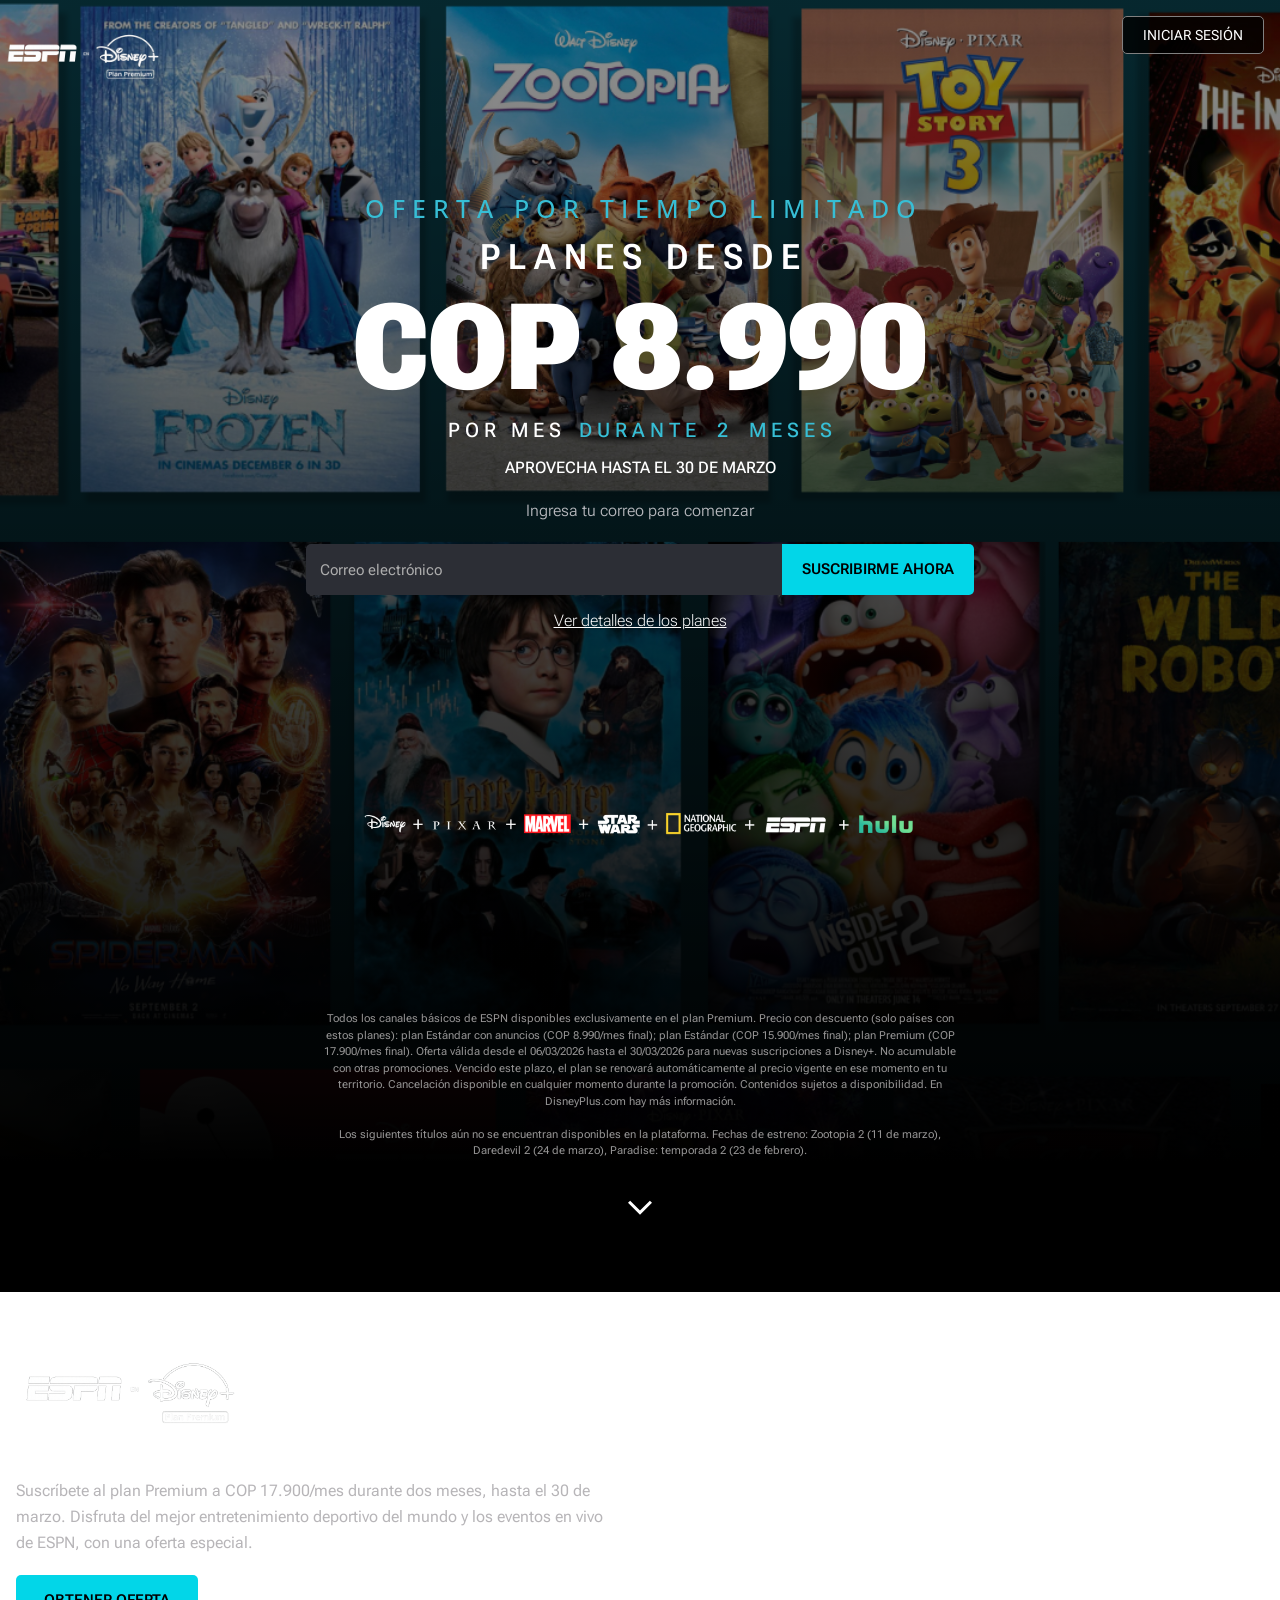
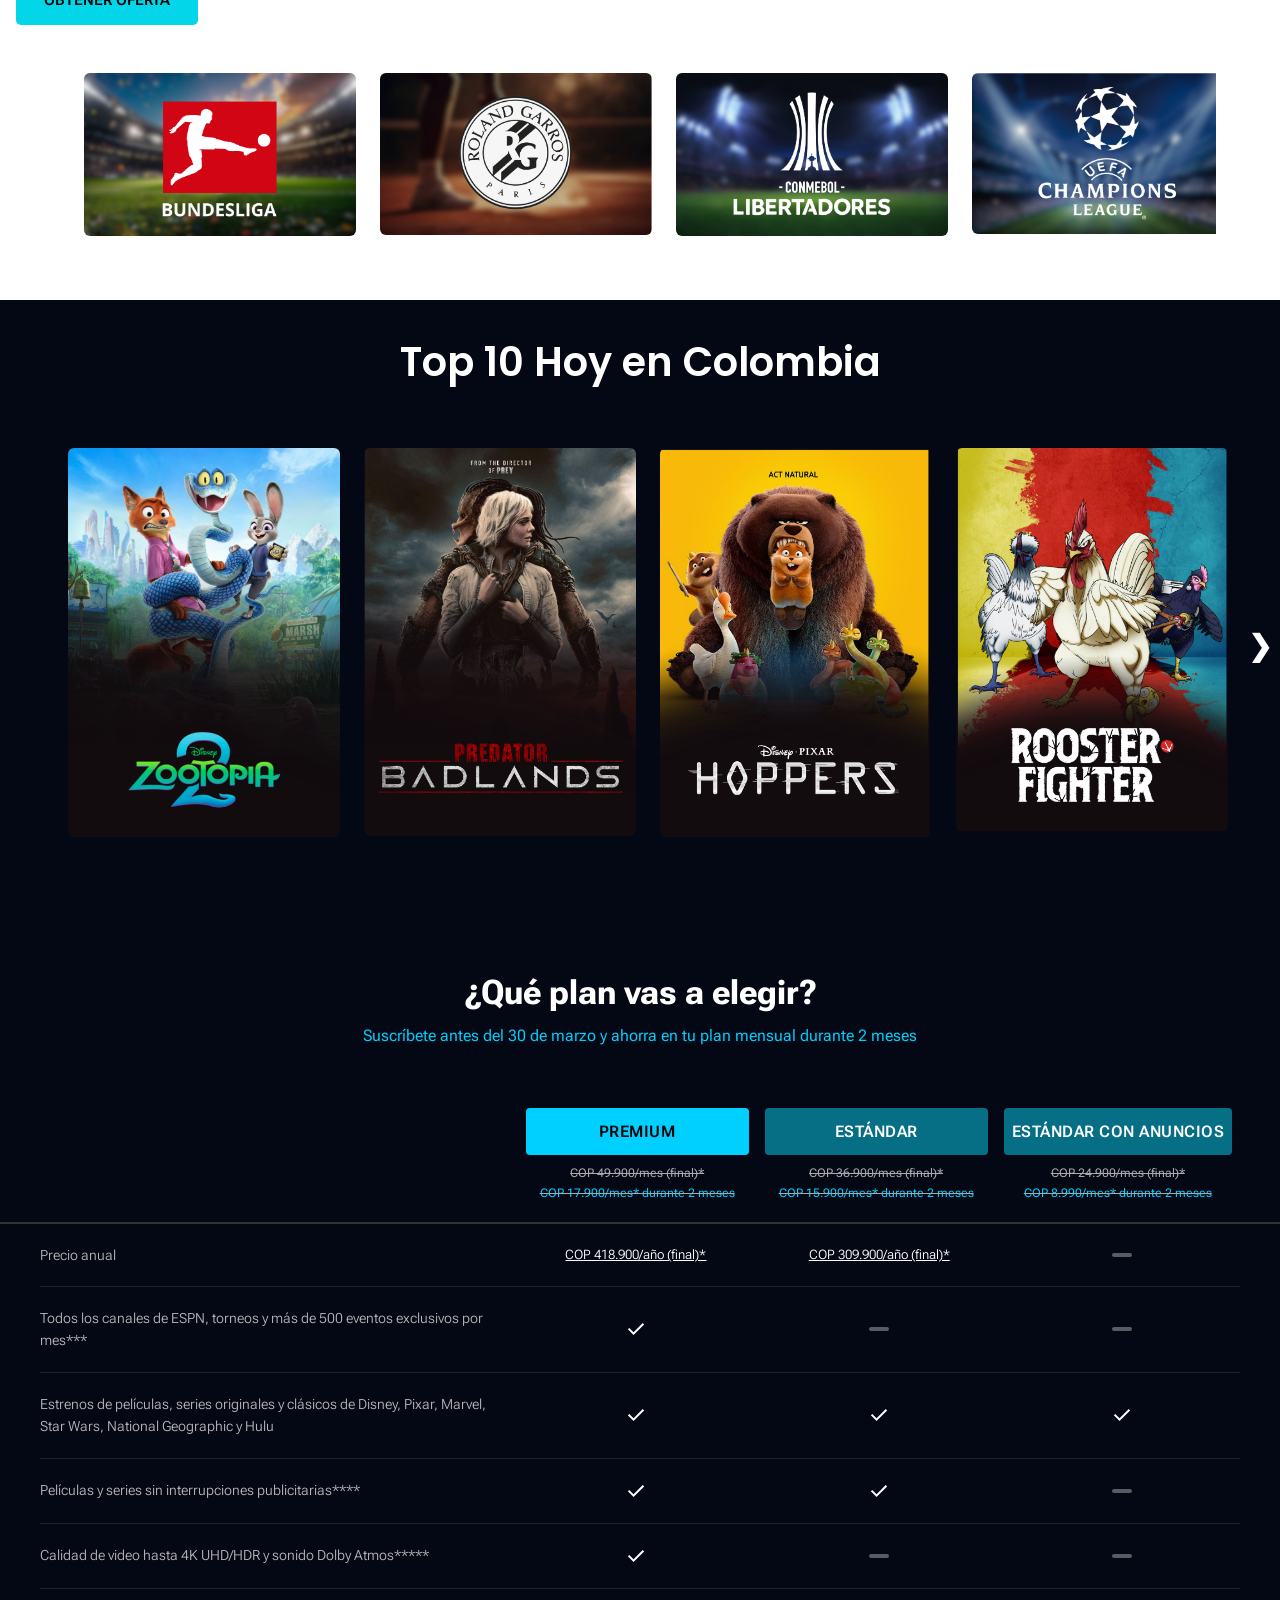
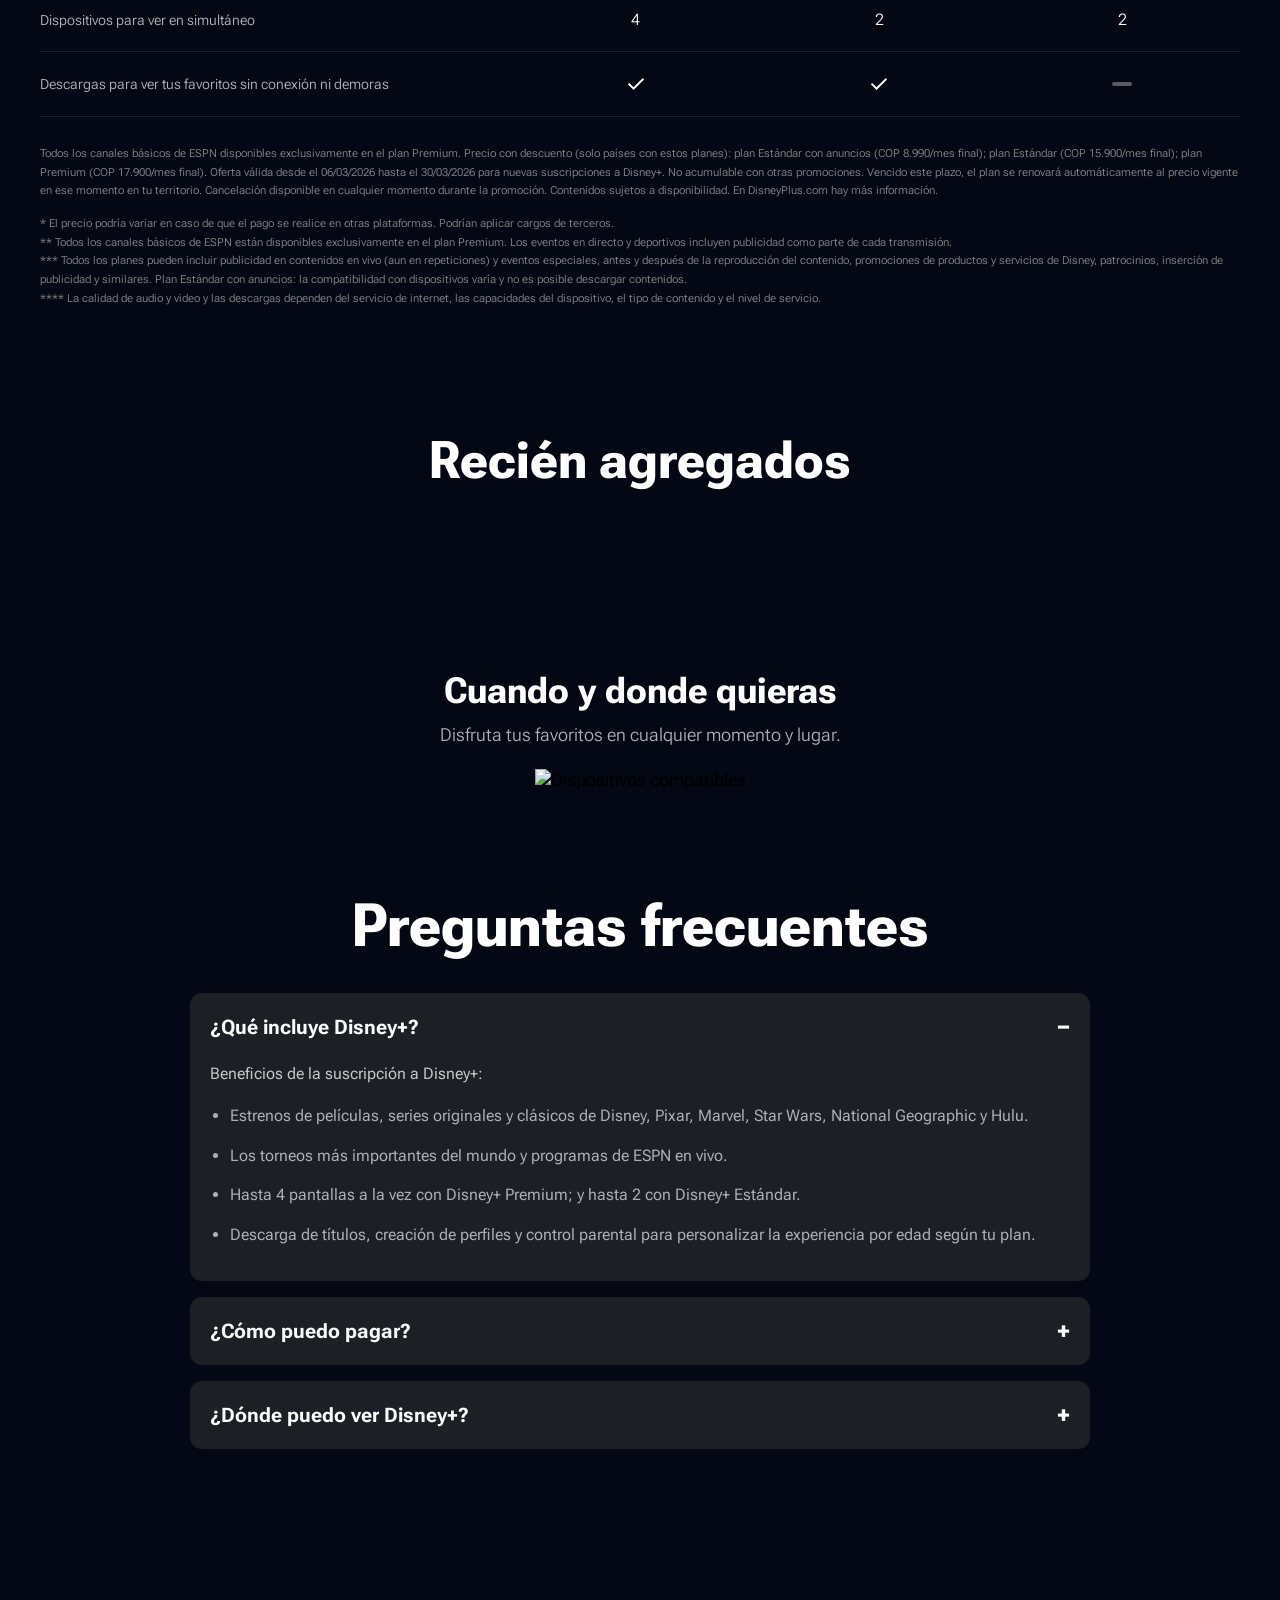
==== commit 125bd8f6: "Remove responsive.css; add README & form submit Delete legacy src/css/responsive.css and adjust styl" ====
--- a/src/html/landing-page.html
+++ b/src/html/landing-page.html
@@ -96,12 +96,12 @@
                 </div>
 
                 <div class="content2-degrade-now">
-                    <div class="subscription__form">
+                    <form class="subscription__form" id="subscriptionForm">
                         <input type="email" name="email" id="email" placeholder="Correo electrónico" required>
                         <button type="submit" class="content2-degrade-now-buttom">
                             SUSCRIBIRME AHORA
                         </button>
-                    </div>
+                    </form>
 
                     <div class="subscription__details">
                         <a href="#planes" class="subscription__link">Ver detalles de los planes</a>
--- a/src/css/styles.css
+++ b/src/css/styles.css
@@ -738,7 +738,7 @@
 
 .accordion {
     width: 100%;
-    max-width: 90%;
+    max-width: 900px;
     margin: 32px auto;
     box-sizing: border-box;
 }
